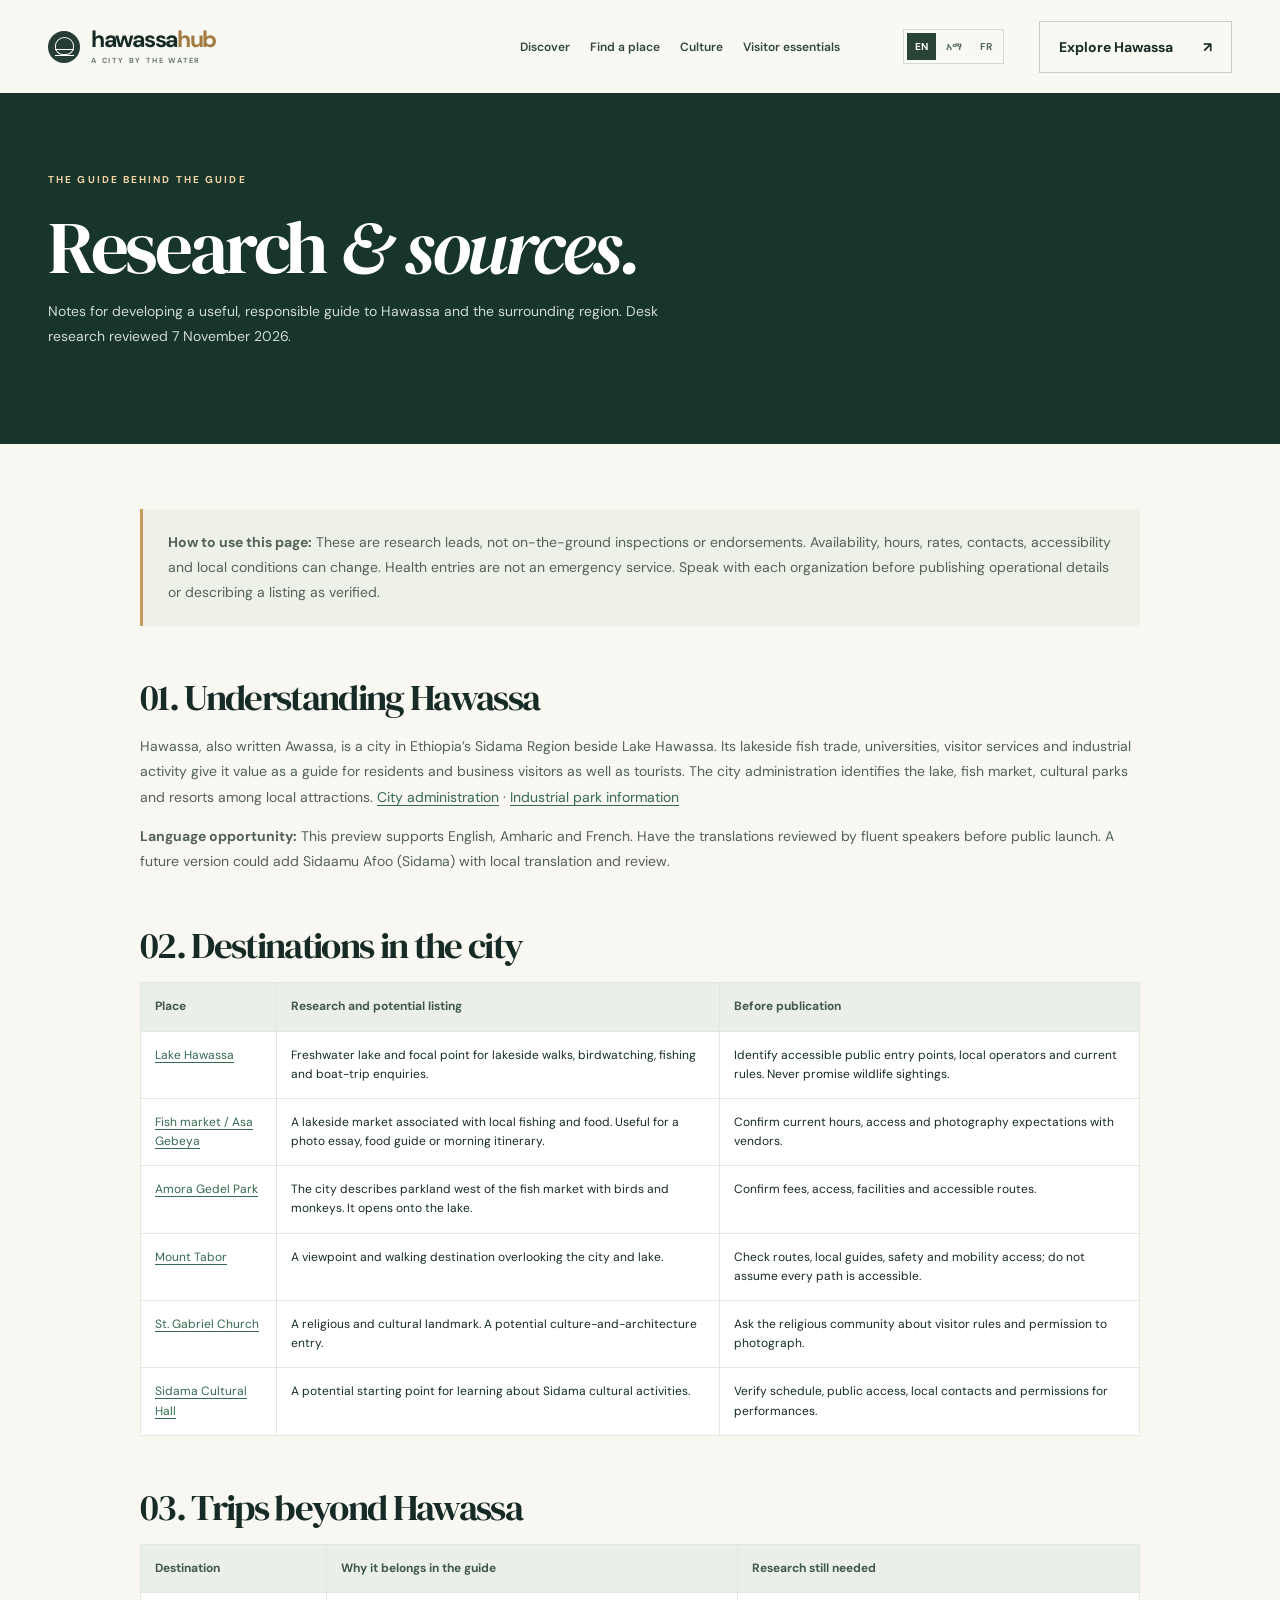
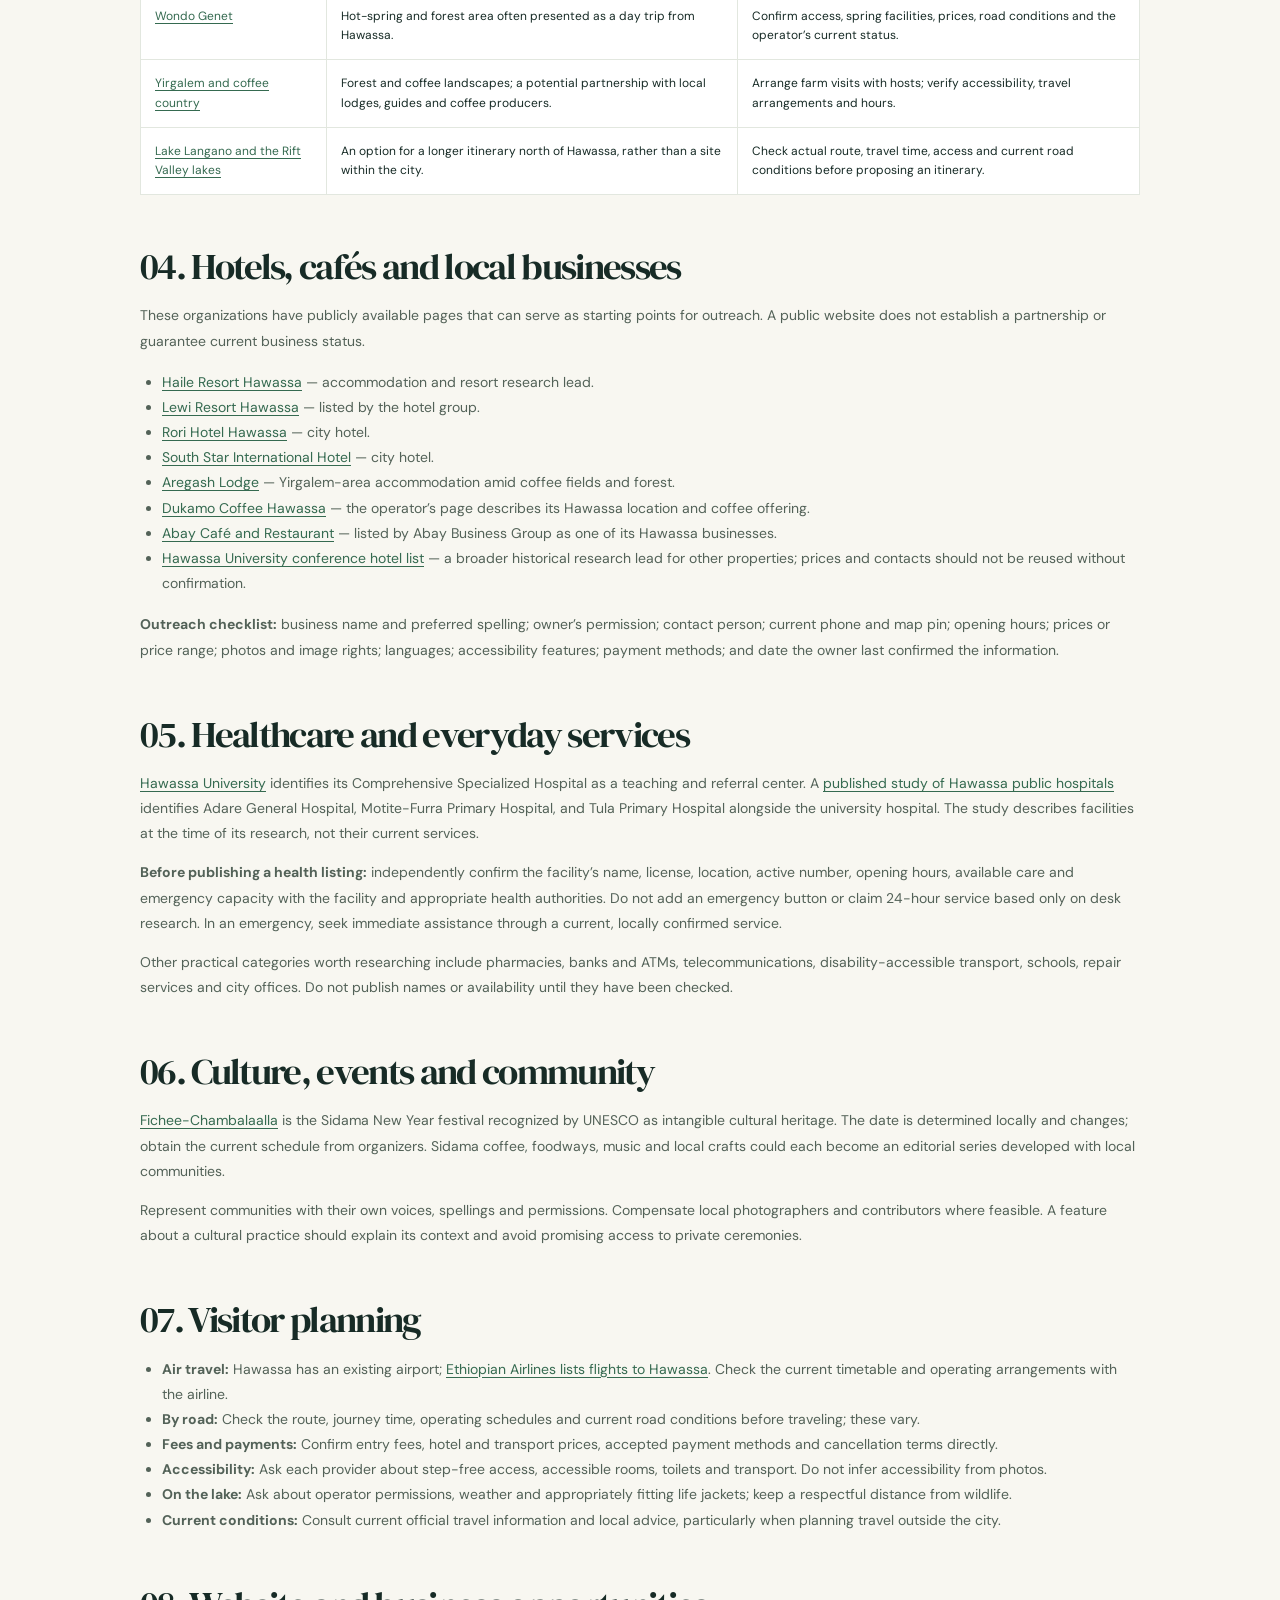
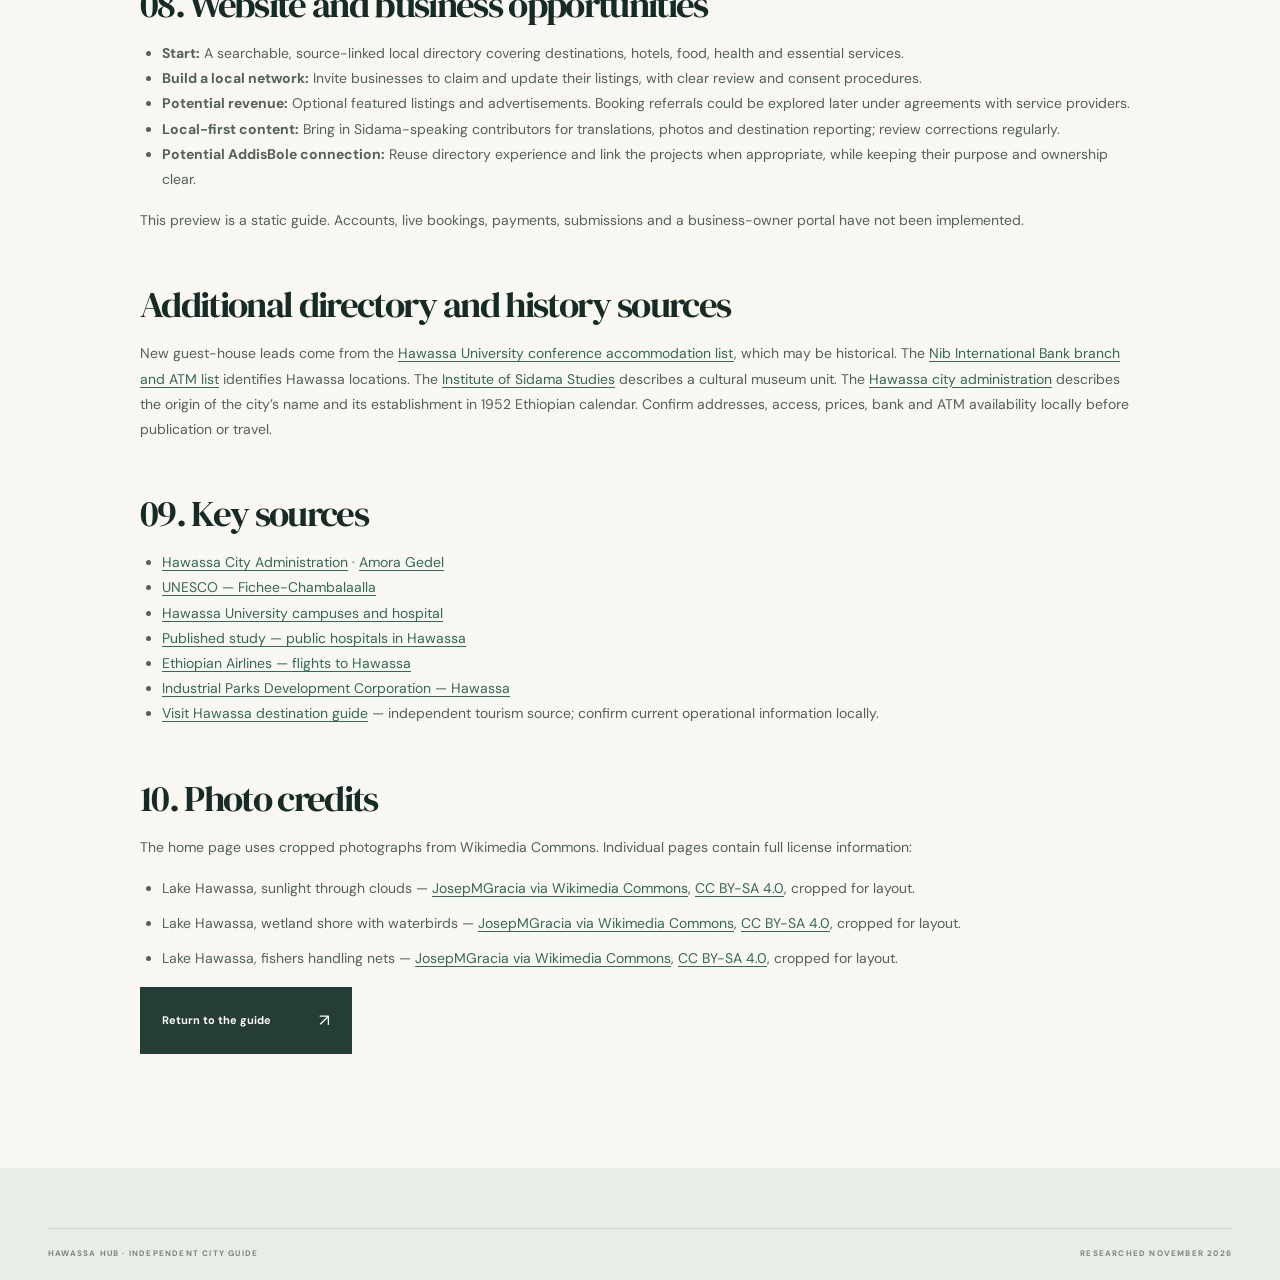
==== research.html @ 5e93ece1 "Add files via upload" ====
<!doctype html><html lang="en"><head><meta charset="utf-8"><meta name="viewport" content="width=device-width, initial-scale=1"><meta name="description" content="Research notes and source links for a Hawassa city guide."><title>Research &amp; sources — Hawassa Hub</title><link rel="preconnect" href="https://fonts.googleapis.com"><link rel="preconnect" href="https://fonts.gstatic.com" crossorigin><link href="https://fonts.googleapis.com/css2?family=DM+Sans:wght@400;500;600;700&family=DM+Serif+Display:ital@0;1&family=Noto+Sans+Ethiopic:wght@400;600;700&display=swap" rel="stylesheet"><link rel="stylesheet" href="styles.css"></head><body data-page="research"><a class="skip" href="#research" data-i18n="skipResearch">Skip to research</a>
<header class="header"><a class="brand" href="index.html"><span class="brand-mark"><span></span></span><span>hawassa<span class="brand-hub">hub</span><small data-i18n="brandTag">A CITY BY THE WATER</small></span></a><nav class="desktop-nav" aria-label="Main navigation" data-i18n-aria="ariaMainNav"><a href="index.html#discover" data-i18n="navDiscover">Discover</a><a href="index.html#directory" data-i18n="navDirectory">Find a place</a><a href="index.html#culture" data-i18n="navCulture">Culture</a><a href="index.html#essentials" data-i18n="navEssentials">Visitor essentials</a></nav><div class="language-switch" role="group" aria-label="Language / ቋንቋ / Langue"><button type="button" data-language="en" aria-pressed="true">EN</button><button type="button" data-language="am" aria-pressed="false">አማ</button><button type="button" data-language="fr" aria-pressed="false">FR</button></div><a class="header-button" href="index.html#directory"><span data-i18n="exploreHawassa">Explore Hawassa</span> <span>↗</span></a><a class="menu-toggle" style="text-align:center;line-height:42px;font-size:18px" href="index.html" aria-label="Return to home">←</a></header>
<main id="research"><section class="research-hero"><div class="wrap"><p class="eyebrow light" data-i18n="researchHeroEyebrow">THE GUIDE BEHIND THE GUIDE</p><h1 data-i18n-html="researchHeroTitle">Research <em>&amp; sources.</em></h1><p data-i18n="researchHeroBody">Notes for developing a useful, responsible guide to Hawassa and the surrounding region. Desk research reviewed 7 November 2026.</p></div></section>
<article class="wrap research-main" data-lang-block="en" lang="en">
<div class="notice"><p><strong>How to use this page:</strong> These are research leads, not on-the-ground inspections or endorsements. Availability, hours, rates, contacts, accessibility and local conditions can change. Health entries are not an emergency service. Speak with each organization before publishing operational details or describing a listing as verified.</p></div>
<h2>01. Understanding Hawassa</h2><p>Hawassa, also written Awassa, is a city in Ethiopia’s Sidama Region beside Lake Hawassa. Its lakeside fish trade, universities, visitor services and industrial activity give it value as a guide for residents and business visitors as well as tourists. The city administration identifies the lake, fish market, cultural parks and resorts among local attractions. <a href="https://www.hawassa.gov.et/en">City administration</a> · <a href="https://ipdc.gov.et/service/parks/9/">Industrial park information</a></p>
<p><strong>Language opportunity:</strong> This preview supports English, Amharic and French. Have the translations reviewed by fluent speakers before public launch. A future version could add Sidaamu Afoo (Sidama) with local translation and review.</p>
<h2>02. Destinations in the city</h2><div class="table-wrap"><table class="research-table"><thead><tr><th>Place</th><th>Research and potential listing</th><th>Before publication</th></tr></thead><tbody>
<tr><td><a href="https://www.hawassa.gov.et/en">Lake Hawassa</a></td><td>Freshwater lake and focal point for lakeside walks, birdwatching, fishing and boat-trip enquiries.</td><td>Identify accessible public entry points, local operators and current rules. Never promise wildlife sightings.</td></tr>
<tr><td><a href="https://visithawassa.et/destination/">Fish market / Asa Gebeya</a></td><td>A lakeside market associated with local fishing and food. Useful for a photo essay, food guide or morning itinerary.</td><td>Confirm current hours, access and photography expectations with vendors.</td></tr>
<tr><td><a href="https://hawassa.gov.et/en/landmarks/amora-gedel">Amora Gedel Park</a></td><td>The city describes parkland west of the fish market with birds and monkeys. It opens onto the lake.</td><td>Confirm fees, access, facilities and accessible routes.</td></tr>
<tr><td><a href="https://visithawassa.et/destination/">Mount Tabor</a></td><td>A viewpoint and walking destination overlooking the city and lake.</td><td>Check routes, local guides, safety and mobility access; do not assume every path is accessible.</td></tr>
<tr><td><a href="https://visithawassa.et/">St. Gabriel Church</a></td><td>A religious and cultural landmark. A potential culture-and-architecture entry.</td><td>Ask the religious community about visitor rules and permission to photograph.</td></tr>
<tr><td><a href="https://visithawassa.et/destination/">Sidama Cultural Hall</a></td><td>A potential starting point for learning about Sidama cultural activities.</td><td>Verify schedule, public access, local contacts and permissions for performances.</td></tr></tbody></table></div>
<h2>03. Trips beyond Hawassa</h2><div class="table-wrap"><table class="research-table"><thead><tr><th>Destination</th><th>Why it belongs in the guide</th><th>Research still needed</th></tr></thead><tbody>
<tr><td><a href="https://visithawassa.et/destination/">Wondo Genet</a></td><td>Hot-spring and forest area often presented as a day trip from Hawassa.</td><td>Confirm access, spring facilities, prices, road conditions and the operator’s current status.</td></tr>
<tr><td><a href="https://www.aregashlodge.com/">Yirgalem and coffee country</a></td><td>Forest and coffee landscapes; a potential partnership with local lodges, guides and coffee producers.</td><td>Arrange farm visits with hosts; verify accessibility, travel arrangements and hours.</td></tr>
<tr><td><a href="https://ethiopianinfo.com/hawassa/">Lake Langano and the Rift Valley lakes</a></td><td>An option for a longer itinerary north of Hawassa, rather than a site within the city.</td><td>Check actual route, travel time, access and current road conditions before proposing an itinerary.</td></tr></tbody></table></div>
<h2>04. Hotels, cafés and local businesses</h2><p>These organizations have publicly available pages that can serve as starting points for outreach. A public website does not establish a partnership or guarantee current business status.</p>
<ul><li><a href="https://hailehotelsandresorts.com/about-us">Haile Resort Hawassa</a> — accommodation and resort research lead.</li><li><a href="https://lewihotelsandresort.com/">Lewi Resort Hawassa</a> — listed by the hotel group.</li><li><a href="https://rorihotel.com/">Rori Hotel Hawassa</a> — city hotel.</li><li><a href="https://southstarinternationalhotel.com/">South Star International Hotel</a> — city hotel.</li><li><a href="https://www.aregashlodge.com/">Aregash Lodge</a> — Yirgalem-area accommodation amid coffee fields and forest.</li><li><a href="https://dukamocoffee.com/locations/hawassa">Dukamo Coffee Hawassa</a> — the operator’s page describes its Hawassa location and coffee offering.</li><li><a href="https://www.abaybusiness.com/">Abay Café and Restaurant</a> — listed by Abay Business Group as one of its Hawassa businesses.</li><li><a href="https://ices22.hu.edu.et/hotels">Hawassa University conference hotel list</a> — a broader historical research lead for other properties; prices and contacts should not be reused without confirmation.</li></ul>
<p><strong>Outreach checklist:</strong> business name and preferred spelling; owner’s permission; contact person; current phone and map pin; opening hours; prices or price range; photos and image rights; languages; accessibility features; payment methods; and date the owner last confirmed the information.</p>
<h2>05. Healthcare and everyday services</h2><p><a href="https://www.hu.edu.et/all-campuses">Hawassa University</a> identifies its Comprehensive Specialized Hospital as a teaching and referral center. A <a href="https://pmc.ncbi.nlm.nih.gov/articles/PMC11176806/">published study of Hawassa public hospitals</a> identifies Adare General Hospital, Motite-Furra Primary Hospital, and Tula Primary Hospital alongside the university hospital. The study describes facilities at the time of its research, not their current services.</p><p><strong>Before publishing a health listing:</strong> independently confirm the facility’s name, license, location, active number, opening hours, available care and emergency capacity with the facility and appropriate health authorities. Do not add an emergency button or claim 24-hour service based only on desk research. In an emergency, seek immediate assistance through a current, locally confirmed service.</p>
<p>Other practical categories worth researching include pharmacies, banks and ATMs, telecommunications, disability-accessible transport, schools, repair services and city offices. Do not publish names or availability until they have been checked.</p>
<h2>06. Culture, events and community</h2><p><a href="https://ich.unesco.org/en/RL/fichee-chambalaalla-new-year-festival-of-the-sidama-people-01054">Fichee-Chambalaalla</a> is the Sidama New Year festival recognized by UNESCO as intangible cultural heritage. The date is determined locally and changes; obtain the current schedule from organizers. Sidama coffee, foodways, music and local crafts could each become an editorial series developed with local communities.</p><p>Represent communities with their own voices, spellings and permissions. Compensate local photographers and contributors where feasible. A feature about a cultural practice should explain its context and avoid promising access to private ceremonies.</p>
<h2 data-anchor="visit">07. Visitor planning</h2><ul><li><strong>Air travel:</strong> Hawassa has an existing airport; <a href="https://www.ethiopianairlines.com/en-us/flights-to-hawassa">Ethiopian Airlines lists flights to Hawassa</a>. Check the current timetable and operating arrangements with the airline.</li><li><strong>By road:</strong> Check the route, journey time, operating schedules and current road conditions before traveling; these vary.</li><li><strong>Fees and payments:</strong> Confirm entry fees, hotel and transport prices, accepted payment methods and cancellation terms directly.</li><li><strong>Accessibility:</strong> Ask each provider about step-free access, accessible rooms, toilets and transport. Do not infer accessibility from photos.</li><li><strong>On the lake:</strong> Ask about operator permissions, weather and appropriately fitting life jackets; keep a respectful distance from wildlife.</li><li><strong>Current conditions:</strong> Consult current official travel information and local advice, particularly when planning travel outside the city.</li></ul>
<h2>08. Website and business opportunities</h2><ul><li><strong>Start:</strong> A searchable, source-linked local directory covering destinations, hotels, food, health and essential services.</li><li><strong>Build a local network:</strong> Invite businesses to claim and update their listings, with clear review and consent procedures.</li><li><strong>Potential revenue:</strong> Optional featured listings and advertisements. Booking referrals could be explored later under agreements with service providers.</li><li><strong>Local-first content:</strong> Bring in Sidama-speaking contributors for translations, photos and destination reporting; review corrections regularly.</li><li><strong>Potential AddisBole connection:</strong> Reuse directory experience and link the projects when appropriate, while keeping their purpose and ownership clear.</li></ul><p>This preview is a static guide. Accounts, live bookings, payments, submissions and a business-owner portal have not been implemented.</p>
<h2>Additional directory and history sources</h2><p>New guest-house leads come from the <a href="https://ices22.hu.edu.et/hotels">Hawassa University conference accommodation list</a>, which may be historical. The <a href="https://www.nibbanksc.com/branch-atms-pos/">Nib International Bank branch and ATM list</a> identifies Hawassa locations. The <a href="https://iss.hu.edu.et/background">Institute of Sidama Studies</a> describes a cultural museum unit. The <a href="https://hawassa.gov.et/en/city/history">Hawassa city administration</a> describes the origin of the city’s name and its establishment in 1952 Ethiopian calendar. Confirm addresses, access, prices, bank and ATM availability locally before publication or travel.</p><h2>09. Key sources</h2><ul><li><a href="https://www.hawassa.gov.et/en">Hawassa City Administration</a> · <a href="https://hawassa.gov.et/en/landmarks/amora-gedel">Amora Gedel</a></li><li><a href="https://ich.unesco.org/en/RL/fichee-chambalaalla-new-year-festival-of-the-sidama-people-01054">UNESCO — Fichee-Chambalaalla</a></li><li><a href="https://www.hu.edu.et/all-campuses">Hawassa University campuses and hospital</a></li><li><a href="https://pmc.ncbi.nlm.nih.gov/articles/PMC11176806/">Published study — public hospitals in Hawassa</a></li><li><a href="https://www.ethiopianairlines.com/en-us/flights-to-hawassa">Ethiopian Airlines — flights to Hawassa</a></li><li><a href="https://ipdc.gov.et/service/parks/9/">Industrial Parks Development Corporation — Hawassa</a></li><li><a href="https://visithawassa.et/destination/">Visit Hawassa destination guide</a> — independent tourism source; confirm current operational information locally.</li></ul>
<h2 data-anchor="photo-credits">10. Photo credits</h2><p>The home page uses cropped photographs from Wikimedia Commons. Individual pages contain full license information:</p><ul class="credits-list"><li>Lake Hawassa, sunlight through clouds — <a href="https://commons.wikimedia.org/wiki/File:Lake_Hawassa_-_Sunlight_breaking_through_clouds_over_the_lake,_Ethiopia.jpg">JosepMGracia via Wikimedia Commons</a>, <a href="https://creativecommons.org/licenses/by-sa/4.0/">CC BY-SA 4.0</a>, cropped for layout.</li><li>Lake Hawassa, wetland shore with waterbirds — <a href="https://commons.wikimedia.org/wiki/File:Lake_Hawassa_-_Wetland_shore_with_waterbirds,_Ethiopia.jpg">JosepMGracia via Wikimedia Commons</a>, <a href="https://creativecommons.org/licenses/by-sa/4.0/">CC BY-SA 4.0</a>, cropped for layout.</li><li>Lake Hawassa, fishers handling nets — <a href="https://commons.wikimedia.org/wiki/File:Lake_Hawassa_-_Fishermen_handling_nets_beside_their_boats,_Ethiopia.jpg">JosepMGracia via Wikimedia Commons</a>, <a href="https://creativecommons.org/licenses/by-sa/4.0/">CC BY-SA 4.0</a>, cropped for layout.</li></ul>
<p><a class="button button-dark" href="index.html#directory">Return to the guide <span>↗</span></a></p></article><article class="wrap research-main" data-lang-block="am" lang="am" hidden>
<div class="notice"><p><strong>ይህን ገጽ እንዴት መጠቀም ይቻላል?</strong> መረጃው ለተጨማሪ ጥናት መነሻ ነው፤ በቦታው ተገኝቶ የተደረገ ምርመራ ወይም የተረጋገጠ ምክረ ሐሳብ አይደለም። ሰዓት፣ ዋጋ፣ አድራሻ፣ ተደራሽነትና አገልግሎቶች ሊለወጡ ስለሚችሉ በቀጥታ ያረጋግጡ። የጤና ዝርዝሩ የአደጋ ጊዜ አገልግሎት አይደለም።</p></div>
<h2>01. ስለ ሐዋሳ</h2><p>ሐዋሳ በኢትዮጵያ የሲዳማ ክልል፣ በሐዋሳ ሐይቅ አጠገብ የምትገኝ ከተማ ናት። የዓሣ ገበያዋ፣ የትምህርት ተቋማቷ፣ የቱሪዝም አገልግሎቶቿና የኢንዱስትሪ እንቅስቃሴዋ ለነዋሪዎች፣ ለጎብኚዎችና ለንግድ ተጓዦች ጠቃሚ ናቸው። <a href="https://www.hawassa.gov.et/en">የከተማው አስተዳደር</a> · <a href="https://ipdc.gov.et/service/parks/9/">የኢንዱስትሪ ፓርኩ መረጃ</a></p><p><strong>ቋንቋ፦</strong> ወደፊት ሲዳሙ አፎን ጨምሮ ከአካባቢው ተርጓሚዎች ጋር መሥራት ይቻላል። ይህ እትም በእንግሊዝኛ፣ በአማርኛና በፈረንሳይኛ ቀርቧል፤ ትርጉሞች ከህዝብ ህትመት በፊት በቋንቋ ተናጋሪዎች መገምገም አለባቸው።</p>
<h2>02. በከተማዋ የሚገኙ መዳረሻዎች</h2><ul><li><a href="https://www.hawassa.gov.et/en">ሐዋሳ ሐይቅ</a>፦ የሐይቁ ዳርቻ፣ ወፎችና የጀልባ ጉዞ መረጃ። የመግቢያ ቦታዎችና የጀልባ አገልግሎቶች በአካባቢው ይረጋገጡ።</li><li><a href="https://visithawassa.et/destination/">የዓሣ ገበያ</a>፦ የዓሣ ግብይትንና የአካባቢ ምግብን ለማወቅ። የመክፈቻ ሰዓትና የፎቶ ፈቃድ ይረጋገጥ።</li><li><a href="https://hawassa.gov.et/en/landmarks/amora-gedel">አሞራ ገደል ፓርክ</a>፦ ከዓሣ ገበያው በምዕራብ የሚገኝ አረንጓዴ ሥፍራ። የመግቢያ ክፍያና ተደራሽነት ይረጋገጡ።</li><li><a href="https://visithawassa.et/destination/">የታቦር ተራራ</a>፦ የከተማዋንና የሐይቁን እይታ የሚያሳይ ቦታ። የመንገድ ደህንነትና ተደራሽነት ይረጋገጡ።</li><li><a href="https://visithawassa.et/">ቅዱስ ገብርኤል ቤተ ክርስቲያን</a> እና <a href="https://visithawassa.et/destination/">የሲዳማ ባህል አዳራሽ</a>፦ የጉብኝትና የፎቶ ሕጎችን ከሚመለከታቸው ተቋማት ይጠይቁ።</li></ul>
<h2>03. ከሐዋሳ ውጭ የሚደረጉ ጉዞዎች</h2><ul><li><a href="https://visithawassa.et/destination/">ወንዶ ገነት</a>፦ በደንና በፍል ውሃ የሚታወቅ አካባቢ። የመግቢያና የአገልግሎት ሁኔታውን ያረጋግጡ።</li><li><a href="https://www.aregashlodge.com/">ይርጋለምና የቡና አካባቢ</a>፦ የቡና ማሳዎችና ደኖች፤ ከአካባቢው አስተናጋጆች ጋር ጉብኝት ያዘጋጁ።</li><li><a href="https://ethiopianinfo.com/hawassa/">ላንጋኖ ሐይቅ</a>፦ ለረዘም ያለ የስምጥ ሸለቆ ጉዞ አማራጭ። መስመሩንና የጉዞ ሁኔታን አስቀድመው ያረጋግጡ።</li></ul>
<h2>04. ሆቴሎች፣ ካፌዎችና ንግዶች</h2><p>የሚከተሉት ለተጨማሪ ጥናትና የንግድ ግንኙነት መነሻ ናቸው፤ በድረ ገጽ መጠቀሳቸው ሽርክና ወይም ወቅታዊ አገልግሎት መኖሩን አያረጋግጥም።</p><ul><li><a href="https://hailehotelsandresorts.com/about-us">ኃይሌ ሪዞርት ሐዋሳ</a></li><li><a href="https://lewihotelsandresort.com/">ሌዊ ሪዞርት ሐዋሳ</a></li><li><a href="https://rorihotel.com/">ሮሪ ሆቴል</a></li><li><a href="https://southstarinternationalhotel.com/">ሳውዝ ስታር ኢንተርናሽናል ሆቴል</a></li><li><a href="https://www.aregashlodge.com/">አረጋሽ ሎጅ</a>፣ ይርጋለም</li><li><a href="https://dukamocoffee.com/locations/hawassa">ዱካሞ ቡና ሐዋሳ</a></li><li><a href="https://www.abaybusiness.com/">አባይ ካፌና ሬስቶራንት</a></li><li><a href="https://ices22.hu.edu.et/hotels">የሐዋሳ ዩኒቨርሲቲ የቀድሞ የሆቴል ዝርዝር</a>፦ ለተጨማሪ ፍለጋ መነሻ፤ ዋጋና አድራሻዎችን እንደገና ያረጋግጡ።</li></ul><p><strong>ከንግድ ባለቤቶች የሚሰበሰብ፦</strong> ትክክለኛ ስም፣ ፈቃድ፣ ስልክ፣ ካርታ፣ የሥራ ሰዓት፣ ዋጋ፣ የፎቶ መብት፣ ቋንቋ፣ ተደራሽነት፣ የክፍያ ዘዴና መረጃው የተረጋገጠበት ቀን።</p>
<h2>05. ጤናና የዕለት ተዕለት አገልግሎቶች</h2><p><a href="https://www.hu.edu.et/all-campuses">የሐዋሳ ዩኒቨርሲቲ</a> ሆስፒታሉን የማስተማሪያና የሪፈራል ተቋም እንደሆነ ይገልጻል። <a href="https://pmc.ncbi.nlm.nih.gov/articles/PMC11176806/">በታተመ ጥናት</a> አዳሬ፣ ሞቲቴ-ፉራና ቱላ ሆስፒታሎችም ተጠቅሰዋል። ጥናቱ ያሳየው በጥናቱ ጊዜ የነበረውን ሁኔታ ነው።</p><p>የጤና ተቋም ከመታተሙ በፊት ስም፣ ፈቃድ፣ ቦታ፣ የሚሰራ ስልክ፣ ሰዓትና የአደጋ ጊዜ አገልግሎት በተቋሙና በሚመለከታቸው ባለሥልጣናት ይረጋገጥ። የ24 ሰዓት አገልግሎት ያለ ማረጋገጫ አይገለጽ። ፋርማሲ፣ ባንክ፣ ተደራሽ ትራንስፖርት፣ ትምህርትና የከተማ ቢሮዎች ለወደፊት ጥናት ጠቃሚ ምድቦች ናቸው።</p>
<h2>06. ባህልና ማኅበረሰብ</h2><p><a href="https://ich.unesco.org/en/RL/fichee-chambalaalla-new-year-festival-of-the-sidama-people-01054">ፊቼ-ጨምበላላ</a> በዩኔስኮ የተመዘገበ የሲዳማ አዲስ ዓመት በዓል ነው። ቀኑ በአካባቢው ይወሰናል፤ የዘንድሮውን መርሐ ግብር ከአዘጋጆች ይጠይቁ። የሲዳማ ቡና፣ ምግብ፣ ሙዚቃና የእጅ ጥበብ ከማኅበረሰቡ ጋር በመሆን ሊቀርቡ ይችላሉ። ሰዎችን ለመቅረጽና የግል ሥነ ሥርዓቶችን ለመጎብኘት ፈቃድ ይጠይቁ።</p>
<h2 data-anchor="visit">07. የጉዞ ዝግጅት</h2><ul><li><strong>በአየር፦</strong> ሐዋሳ ነባር አየር ማረፊያ አላት፤ <a href="https://www.ethiopianairlines.com/en-us/flights-to-hawassa">የአየር መንገዱን</a> ወቅታዊ ሰዓታት ያረጋግጡ።</li><li><strong>በመንገድ፦</strong> መስመርን፣ የጉዞ ጊዜንና የመንገድ ሁኔታን ቀድመው ያጣሩ።</li><li><strong>ዋጋና ክፍያ፦</strong> ክፍያ፣ የሆቴል ዋጋና የስረዛ ሕጎችን ከአቅራቢዎች ያረጋግጡ።</li><li><strong>ተደራሽነት፦</strong> ደረጃ የሌለውን መግቢያ፣ የመጸዳጃ ቤትን፣ ክፍሎችንና ትራንስፖርትን በቀጥታ ይጠይቁ።</li><li><strong>በሐይቁ ላይ፦</strong> ስለ የደህንነት ልብስ፣ አየር ሁኔታና የአገልግሎት ፈቃድ ይጠይቁ፤ ከዱር እንስሳት በርቀት ይቆዩ።</li></ul>
<h2>08. የድረ ገጹና የንግድ አጋጣሚዎች</h2><p>በሚፈለግ የአካባቢ ዝርዝር መጀመር፣ የንግድ ባለቤቶች መረጃቸውን እንዲያረጋግጡ መጋበዝ፣ ተከፋይ የሚሆኑ የተለዩ ማስታወቂያዎችን መሞከር፣ የአካባቢ ተርጓሚዎችንና ፎቶግራፈሮችን ማሳተፍ፣ እንዲሁም ወደፊት ከአዲስቦሌ ጋር ማገናኘት ይቻላል። የማስያዣ ሽርክናዎች በኋላ በስምምነት ሊመረመሩ ይችላሉ።</p><p>በዚህ እትም መለያ መፍጠር፣ ቀጥታ ማስያዣ፣ ክፍያና የንግድ ባለቤት ፖርታል ገና አልተገነቡም።</p>
<h2>ተጨማሪ የማውጫና የታሪክ ምንጮች</h2><p>የጌስት ሀውስ መረጃዎች ከ<a href="https://ices22.hu.edu.et/hotels">ሐዋሳ ዩኒቨርሲቲ የማረፊያ ዝርዝር</a> የተወሰዱ ሲሆን ያረጁ ሊሆኑ ይችላሉ። <a href="https://www.nibbanksc.com/branch-atms-pos/">የንብ ባንክ የቅርንጫፍና ATM ዝርዝር</a> በሐዋሳ የሚገኙ ቦታዎችን ያሳያል። <a href="https://iss.hu.edu.et/background">የሲዳማ ጥናት ተቋም</a> የባህል ሙዚየም ክፍልን ይገልጻል። <a href="https://hawassa.gov.et/en/city/history">የሐዋሳ ከተማ አስተዳደር</a> የስሙን ምንጭና የ1952 ዓ.ም. መመስረትን ይገልጻል። አድራሻ፣ መግቢያና የATM አገልግሎት በቦታው ይረጋገጡ።</p><h2>09. ዋና ምንጮች</h2><ul><li><a href="https://www.hawassa.gov.et/en">የሐዋሳ ከተማ አስተዳደር</a> · <a href="https://hawassa.gov.et/en/landmarks/amora-gedel">አሞራ ገደል</a></li><li><a href="https://ich.unesco.org/en/RL/fichee-chambalaalla-new-year-festival-of-the-sidama-people-01054">ዩኔስኮ፦ ፊቼ-ጨምበላላ</a></li><li><a href="https://www.hu.edu.et/all-campuses">የሐዋሳ ዩኒቨርሲቲ</a> · <a href="https://pmc.ncbi.nlm.nih.gov/articles/PMC11176806/">የጤና ተቋማት ጥናት</a></li><li><a href="https://www.ethiopianairlines.com/en-us/flights-to-hawassa">ኢትዮጵያ አየር መንገድ</a> · <a href="https://ipdc.gov.et/service/parks/9/">የኢንዱስትሪ ፓርኮች ልማት ኮርፖሬሽን</a></li><li><a href="https://visithawassa.et/destination/">ቪዚት ሐዋሳ</a>፦ ገለልተኛ የቱሪዝም ምንጭ፤ ወቅታዊ አገልግሎቶችን ያረጋግጡ።</li></ul>
<h2 data-anchor="photo-credits">10. የፎቶ ምንጮች</h2><p>በመነሻ ገጹ የተጠቀሙት ፎቶዎች ከዊኪሚዲያ ኮመንስ ናቸው፤ ለገጹ አቀማመጥ ተከርክመዋል። ፎቶግራፈር፦ JosepMGracia፤ ፈቃድ፦ <a href="https://creativecommons.org/licenses/by-sa/4.0/">CC BY-SA 4.0</a>።</p><ul><li><a href="https://commons.wikimedia.org/wiki/File:Lake_Hawassa_-_Sunlight_breaking_through_clouds_over_the_lake,_Ethiopia.jpg">ፀሐይ በሐዋሳ ሐይቅ ላይ</a></li><li><a href="https://commons.wikimedia.org/wiki/File:Lake_Hawassa_-_Wetland_shore_with_waterbirds,_Ethiopia.jpg">የሐይቁ ዳርቻና ወፎች</a></li><li><a href="https://commons.wikimedia.org/wiki/File:Lake_Hawassa_-_Fishermen_handling_nets_beside_their_boats,_Ethiopia.jpg">ዓሣ አጥማጆችና ጀልባዎቻቸው</a></li></ul><p><a class="button button-dark" href="index.html#directory">ወደ መመሪያው ይመለሱ <span>↗</span></a></p></article>
<article class="wrap research-main" data-lang-block="fr" lang="fr" hidden>
<div class="notice"><p><strong>Comment utiliser cette page :</strong> ces informations sont des pistes documentaires, pas des inspections sur place ni des recommandations. Les horaires, tarifs, coordonnées, conditions d’accès et services peuvent changer : vérifiez-les directement. La rubrique santé ne constitue pas un service d’urgence.</p></div>
<h2>01. Comprendre Hawassa</h2><p>Hawassa, également orthographiée Awassa, est une ville de la région Sidama en Éthiopie, située au bord du lac Hawassa. Son marché aux poissons, ses établissements d’enseignement, ses services touristiques et ses activités industrielles intéressent aussi bien les habitants que les visiteurs et les voyageurs d’affaires. <a href="https://www.hawassa.gov.et/en">Administration de la ville</a> · <a href="https://ipdc.gov.et/service/parks/9/">Informations sur le parc industriel</a></p><p><strong>Langues :</strong> une future version pourrait inclure le sidaamu afoo, avec l’aide de traducteurs locaux. Cette version propose l’anglais, l’amharique et le français ; les traductions doivent être relues par des locuteurs avant toute publication publique.</p>
<h2>02. À découvrir dans la ville</h2><ul><li><a href="https://www.hawassa.gov.et/en">Lac Hawassa</a> : promenades au bord de l’eau, oiseaux et renseignements sur les sorties en bateau. Vérifiez les points d’accès et les opérateurs localement.</li><li><a href="https://visithawassa.et/destination/">Marché aux poissons</a> : commerce du poisson et culture culinaire locale. Confirmez les horaires et demandez la permission avant de photographier.</li><li><a href="https://hawassa.gov.et/en/landmarks/amora-gedel">Parc Amora Gedel</a> : espace vert à l’ouest du marché. Vérifiez les frais d’entrée et l’accessibilité.</li><li><a href="https://visithawassa.et/destination/">Mont Tabor</a> : point de vue sur la ville et le lac. Vérifiez les itinéraires et leur accessibilité.</li><li><a href="https://visithawassa.et/">Église Saint-Gabriel</a> et <a href="https://visithawassa.et/destination/">centre culturel sidama</a> : renseignez-vous auprès des responsables sur les visites et les photographies.</li></ul>
<h2>03. Excursions autour de Hawassa</h2><ul><li><a href="https://visithawassa.et/destination/">Wondo Genet</a> : région connue pour ses forêts et ses sources chaudes. Confirmez l’accès et les services disponibles.</li><li><a href="https://www.aregashlodge.com/">Yirgalem et la région du café</a> : paysages de café et de forêt. Organisez toute visite avec des hôtes locaux.</li><li><a href="https://ethiopianinfo.com/hawassa/">Lac Langano</a> : étape possible lors d’un voyage plus long dans la vallée du Rift. Vérifiez l’itinéraire et l’état des routes.</li></ul>
<h2>04. Hôtels, cafés et commerces</h2><p>Ces établissements sont des points de départ pour la recherche et les prises de contact. Leur présence sur Internet ne confirme ni un partenariat ni leur situation actuelle.</p><ul><li><a href="https://hailehotelsandresorts.com/about-us">Haile Resort Hawassa</a></li><li><a href="https://lewihotelsandresort.com/">Lewi Resort Hawassa</a></li><li><a href="https://rorihotel.com/">Rori Hotel</a></li><li><a href="https://southstarinternationalhotel.com/">South Star International Hotel</a></li><li><a href="https://www.aregashlodge.com/">Aregash Lodge</a>, près de Yirgalem</li><li><a href="https://dukamocoffee.com/locations/hawassa">Dukamo Coffee Hawassa</a></li><li><a href="https://www.abaybusiness.com/">Abay Café et Restaurant</a></li><li><a href="https://ices22.hu.edu.et/hotels">Liste historique d’hôtels de l’université de Hawassa</a> : piste complémentaire ; vérifier de nouveau les tarifs et coordonnées.</li></ul><p><strong>À recueillir auprès des propriétaires :</strong> nom exact, autorisation, contact, téléphone, emplacement, horaires, prix, droits sur les photos, langues, accessibilité, moyens de paiement et date de confirmation.</p>
<h2>05. Santé et services du quotidien</h2><p>L’<a href="https://www.hu.edu.et/all-campuses">université de Hawassa</a> présente son hôpital spécialisé comme un centre de référence et de formation. Une <a href="https://pmc.ncbi.nlm.nih.gov/articles/PMC11176806/">étude publiée</a> mentionne également les hôpitaux Adare, Motite-Furra et Tula. Cette étude décrit la situation au moment de la recherche.</p><p>Avant publication, vérifiez auprès de chaque établissement et des autorités compétentes son nom, son autorisation, sa localisation, son numéro actif, ses horaires, ses soins et sa capacité d’urgence. N’affirmez pas qu’un service fonctionne 24 h sur 24 sans vérification. Les pharmacies, banques, transports accessibles, écoles et bureaux municipaux sont d’autres catégories à étudier.</p>
<h2>06. Culture et communauté</h2><p><a href="https://ich.unesco.org/en/RL/fichee-chambalaalla-new-year-festival-of-the-sidama-people-01054">Fichee-Chambalaalla</a> est le Nouvel An du peuple sidama, inscrit au patrimoine culturel immatériel de l’UNESCO. Sa date est déterminée localement : contactez les organisateurs pour le programme actuel. Le café, la cuisine, la musique et l’artisanat sidama peuvent faire l’objet de contenus préparés avec les communautés. Demandez l’autorisation avant de photographier ou de visiter des cérémonies privées.</p>
<h2 data-anchor="visit">07. Préparer sa visite</h2><ul><li><strong>En avion :</strong> Hawassa possède déjà un aéroport ; vérifiez les horaires auprès d’<a href="https://www.ethiopianairlines.com/en-us/flights-to-hawassa">Ethiopian Airlines</a>.</li><li><strong>Par la route :</strong> vérifiez l’itinéraire, la durée et les conditions routières.</li><li><strong>Prix et paiements :</strong> confirmez directement les frais, tarifs et conditions d’annulation.</li><li><strong>Accessibilité :</strong> demandez des précisions sur les entrées sans marches, chambres, toilettes et transports.</li><li><strong>Sur le lac :</strong> renseignez-vous sur les gilets adaptés, la météo et les autorisations des opérateurs ; gardez vos distances avec les animaux sauvages.</li></ul>
<h2>08. Possibilités pour le site et l’entreprise</h2><p>Commencer par un annuaire local consultable, inviter les entreprises à confirmer leurs fiches, proposer ensuite des annonces ou mises en avant payantes, travailler avec des traducteurs et photographes locaux et envisager un lien futur avec AddisBole. Des partenariats de réservation pourraient être étudiés plus tard avec les prestataires.</p><p>Cette version ne comprend pas encore de comptes, réservations en direct, paiements ni portail pour les propriétaires de commerces.</p>
<h2>Sources complémentaires : annuaire et histoire</h2><p>Les maisons d’hôtes proviennent de la <a href="https://ices22.hu.edu.et/hotels">liste d’hébergements de l’université de Hawassa</a>, qui peut être ancienne. La <a href="https://www.nibbanksc.com/branch-atms-pos/">liste des agences et distributeurs de Nib International Bank</a> mentionne des lieux à Hawassa. L’<a href="https://iss.hu.edu.et/background">Institut des études sidama</a> décrit une unité de musée culturel. L’<a href="https://hawassa.gov.et/en/city/history">administration de Hawassa</a> présente l’origine du nom de la ville et sa fondation en 1952 du calendrier éthiopien. Confirmez les adresses, accès et disponibilités auprès des établissements.</p><h2>09. Sources principales</h2><ul><li><a href="https://www.hawassa.gov.et/en">Administration de Hawassa</a> · <a href="https://hawassa.gov.et/en/landmarks/amora-gedel">Amora Gedel</a></li><li><a href="https://ich.unesco.org/en/RL/fichee-chambalaalla-new-year-festival-of-the-sidama-people-01054">UNESCO : Fichee-Chambalaalla</a></li><li><a href="https://www.hu.edu.et/all-campuses">Université de Hawassa</a> · <a href="https://pmc.ncbi.nlm.nih.gov/articles/PMC11176806/">Étude sur les hôpitaux publics</a></li><li><a href="https://www.ethiopianairlines.com/en-us/flights-to-hawassa">Ethiopian Airlines</a> · <a href="https://ipdc.gov.et/service/parks/9/">Société des parcs industriels</a></li><li><a href="https://visithawassa.et/destination/">Visit Hawassa</a> : source touristique indépendante ; confirmer les informations pratiques.</li></ul>
<h2 data-anchor="photo-credits">10. Crédits photographiques</h2><p>Les photos de l’accueil proviennent de Wikimedia Commons et sont recadrées pour la mise en page. Photographe : JosepMGracia ; licence : <a href="https://creativecommons.org/licenses/by-sa/4.0/">CC BY-SA 4.0</a>.</p><ul><li><a href="https://commons.wikimedia.org/wiki/File:Lake_Hawassa_-_Sunlight_breaking_through_clouds_over_the_lake,_Ethiopia.jpg">Lumière sur le lac Hawassa</a></li><li><a href="https://commons.wikimedia.org/wiki/File:Lake_Hawassa_-_Wetland_shore_with_waterbirds,_Ethiopia.jpg">Rive humide et oiseaux</a></li><li><a href="https://commons.wikimedia.org/wiki/File:Lake_Hawassa_-_Fishermen_handling_nets_beside_their_boats,_Ethiopia.jpg">Pêcheurs et bateaux</a></li></ul><p><a class="button button-dark" href="index.html#directory">Retourner au guide <span>↗</span></a></p></article>
</main><footer class="footer"><div class="wrap footer-bottom"><span data-i18n="footerBottom">HAWASSA HUB · INDEPENDENT CITY GUIDE</span><span data-i18n="researchDate">RESEARCHED NOVEMBER 2026</span></div></footer><script src="settings.js"></script><script src="translations.js"></script><script src="business-i18n.js"></script><script src="language.js"></script><script src="counter.js"></script></body></html>
---- styles.css ----
:root{--ink:#172b26;--forest:#253d34;--forest-dark:#18352b;--sage:#e4ebe0;--paper:#f8f7f1;--warm:#e9e6d9;--ochre:#cc9e5a;--text:#333d36;--muted:#69766c;--line:#dce2d9;--serif:'DM Serif Display',Georgia,serif;--sans:'DM Sans',Arial,sans-serif}*{box-sizing:border-box}html{scroll-behavior:smooth}body{margin:0;color:var(--ink);background:var(--paper);font-family:var(--sans);-webkit-font-smoothing:antialiased}a{color:inherit;text-decoration:none}button,input{font:inherit}.wrap{width:min(1312px,calc(100% - 96px));margin:auto}.skip{position:absolute;top:-50px;left:15px;z-index:1000;padding:12px;background:white}.skip:focus{top:10px}.sr-only{position:absolute;width:1px;height:1px;padding:0;margin:-1px;overflow:hidden;clip:rect(0,0,0,0);white-space:nowrap;border:0}.header{height:93px;background:#f9f9f4;display:flex;align-items:center;justify-content:space-between;padding:0 max(48px,calc((100vw - 1312px)/2));gap:35px}.brand{display:inline-flex;align-items:center;gap:11px;font-size:23px;font-weight:700;letter-spacing:-1.3px;line-height:1}.brand-hub{color:#a17b3f}.brand small{display:block;font-size:7.4px;letter-spacing:1.8px;color:#6a796f;margin-top:6px;font-weight:700}.brand-mark{width:32px;height:32px;background:var(--forest);display:grid;place-items:center;border-radius:50%;position:relative}.brand-mark:before{content:'';height:16px;width:17px;border:1.5px solid #fff;border-radius:50% 50% 42% 42%;position:absolute;top:6px}.brand-mark:after{content:'';width:19px;height:5px;border-top:1.5px solid white;border-bottom:1.5px solid white;position:absolute;bottom:7px}.desktop-nav{display:flex;align-items:center;gap:34px;margin-left:auto;margin-right:28px}.desktop-nav a{font-size:12px;font-weight:600;color:#32453b}.desktop-nav a:hover,.text-link:hover{text-decoration:underline}.header-button{font-size:11px;font-weight:700;padding:16px 19px;border:1px solid #c4d0c6;display:flex;gap:30px;align-items:center;white-space:nowrap}.header-button span{font-size:14px}.menu-toggle,.mobile-nav{display:none}.hero{height:640px;min-height:530px;position:relative;color:#fff;overflow:hidden;background:#526a62}.hero-image,.feature-img,.culture-image{position:absolute;inset:0;background-position:center;background-size:cover}.hero-image{background-image:url('https://upload.wikimedia.org/wikipedia/commons/thumb/6/61/Lake_Hawassa_-_Sunlight_breaking_through_clouds_over_the_lake%2C_Ethiopia.jpg/1280px-Lake_Hawassa_-_Sunlight_breaking_through_clouds_over_the_lake%2C_Ethiopia.jpg');background-position:center 52%}.hero-shade{position:absolute;inset:0;background:linear-gradient(90deg,rgba(13,35,28,.76),rgba(14,34,26,.42) 48%,rgba(14,35,27,.10) 100%),linear-gradient(0deg,rgba(16,34,27,.34),transparent 32%)}.hero-content{position:relative;padding-top:125px}.eyebrow{font-size:10px;letter-spacing:2.1px;font-weight:700;color:#9b773c;margin:0 0 22px;text-transform:uppercase}.eyebrow.light{color:#f3d4a5}.hero-content .eyebrow.light > span:first-child{display:inline-block;width:27px;height:1px;background:#f1d4a3;vertical-align:middle;margin-right:9px}h1,h2{font-family:var(--serif);font-weight:400;letter-spacing:-.045em;margin:0;line-height:1.03}h1{font-size:clamp(66px,7.5vw,103px);max-width:800px}h1 em,h2 em{font-weight:400}.hero-intro{font-size:15px;line-height:1.8;max-width:390px;color:#edf1e9;margin:24px 0 29px}.button{font-size:11px;font-weight:700;display:inline-flex;align-items:center;gap:48px;padding:18px 22px;transition:background .2s}.button span{font-size:17px;font-weight:400}.button-cream{background:#f8f7ef;color:var(--ink)}.button-cream:hover{background:#e6ece0}.button-dark{background:var(--forest);color:#fff}.button-dark:hover{background:#37564a}.hero-bottom{position:absolute;bottom:27px;left:50%;transform:translateX(-50%);display:flex;justify-content:space-between;font-size:9px;font-weight:600;letter-spacing:1.6px;color:#e5e9df}.photo-credit{font-size:9px;opacity:.76;text-decoration:underline;text-underline-offset:3px}.hero-credit{position:absolute;right:12px;bottom:8px;color:#fff}.intro{display:grid;grid-template-columns:1fr 1fr;gap:13%;align-items:end;padding-top:113px;padding-bottom:58px}.intro h2,.section-top h2,.culture-copy h2,.essentials h2,.closing h2{font-size:clamp(42px,4.3vw,60px)}.intro-copy{max-width:478px}.intro-copy p,.culture-copy p:not(.eyebrow),.essentials-layout>div>p:not(.eyebrow),.closing>p:not(.eyebrow){font-size:14px;line-height:1.85;color:#657068;margin:0 0 22px}.text-link{font-size:11px;font-weight:700;display:inline-flex;gap:36px;align-items:center;border-bottom:1px solid #9ca9a0;padding-bottom:8px}.text-link span{font-size:15px}.features{display:grid;grid-template-columns:1.36fr 1fr;gap:18px;padding-bottom:115px}.feature{height:365px;position:relative;overflow:hidden;background:#526a62;color:white}.feature-img{transition:transform .45s}.feature:hover .feature-img{transform:scale(1.03)}.lake-img{background-image:url('https://upload.wikimedia.org/wikipedia/commons/thumb/9/98/Lake_Hawassa_-_Wetland_shore_with_waterbirds%2C_Ethiopia.jpg/1280px-Lake_Hawassa_-_Wetland_shore_with_waterbirds%2C_Ethiopia.jpg')}.fish-img{background-image:url('https://upload.wikimedia.org/wikipedia/commons/thumb/7/7d/Lake_Hawassa_-_Fishermen_handling_nets_beside_their_boats%2C_Ethiopia.jpg/1280px-Lake_Hawassa_-_Fishermen_handling_nets_beside_their_boats%2C_Ethiopia.jpg')}.feature-overlay{position:absolute;inset:0;background:linear-gradient(0deg,rgba(13,31,24,.76),rgba(13,31,24,.03) 90%)}.feature-content{position:absolute;bottom:33px;left:36px;right:36px;display:grid;gap:12px}.feature-number{font-size:9px;letter-spacing:1.5px;font-weight:700;color:#f3d4a5}.feature-content strong{font-family:var(--serif);font-weight:400;font-size:33px;letter-spacing:-.025em;line-height:1.05}.feature-link{font-size:10px;font-weight:700}.feature-link b{margin-left:25px;font-size:14px}.directory-section{background:#eef2eb;padding:105px 0 96px}.section-top{display:flex;align-items:end;justify-content:space-between;gap:25px}.section-top .muted{margin:17px 0 0;font-size:13px;color:#6b786e}.directory-tools{display:flex;justify-content:space-between;align-items:center;margin-top:40px;gap:20px}.searchbox{background:#fff;border:1px solid #dce4dc;display:flex;align-items:center;padding:0 15px;gap:10px;height:51px;width:min(480px,100%)}.searchbox span[aria-hidden]{font-size:27px;color:#6c8173;line-height:1}.searchbox input{width:100%;border:0;outline:0;font-size:13px;color:var(--ink);background:transparent}.searchbox:focus-within{outline:2px solid #9aaf9f}.directory-count{font-size:11px;color:#68776b;white-space:nowrap}.filters{display:flex;flex-wrap:wrap;gap:8px;margin:22px 0 26px}.filter{border:1px solid #cbd7cb;background:transparent;color:#43594b;font-size:11px;font-weight:600;padding:10px 15px;cursor:pointer}.filter.active,.filter:hover{background:var(--forest);border-color:var(--forest);color:#fff}.directory-grid{display:grid;grid-template-columns:repeat(3,minmax(0,1fr));gap:14px}.place-card{background:#fff;min-height:210px;padding:24px 25px 21px;border:1px solid #e4e9e2;display:flex;flex-direction:column;transition:transform .2s,box-shadow .2s}.place-card:hover{transform:translateY(-3px);box-shadow:0 8px 25px rgba(28,54,41,.07)}.card-top{display:flex;justify-content:space-between;align-items:center;gap:8px}.category-label{font-size:9px;letter-spacing:1.1px;text-transform:uppercase;color:#9b773c;font-weight:700}.zone{font-size:10px;color:#758279}.place-card h3{font-family:var(--serif);font-size:23px;line-height:1.1;font-weight:400;letter-spacing:-.02em;margin:18px 0 8px}.place-card p{font-size:12px;line-height:1.65;color:#6c786f;margin:0 0 11px}.place-card .note{font-size:10px;color:#78867c;margin-top:auto;padding-top:4px}.card-source{margin-top:13px;border-top:1px solid #edf0eb;padding-top:13px;display:flex;justify-content:space-between;gap:5px;font-size:10px;font-weight:700;color:#365b48}.card-source:hover{text-decoration:underline}.directory-disclaimer,.empty{font-size:11px;line-height:1.6;color:#78867b;margin:23px 0 0}.empty{padding:25px;background:white}.culture-section{padding:110px 0}.culture-layout{display:grid;grid-template-columns:1fr 1fr;gap:10%;align-items:center}.culture-photo{height:490px;background:#a8b7aa;position:relative}.culture-image{background-image:url('https://upload.wikimedia.org/wikipedia/commons/thumb/7/7d/Lake_Hawassa_-_Fishermen_handling_nets_beside_their_boats%2C_Ethiopia.jpg/1280px-Lake_Hawassa_-_Fishermen_handling_nets_beside_their_boats%2C_Ethiopia.jpg')}.culture-photo-label{position:absolute;bottom:0;left:0;background:#f8f7f1;padding:17px 21px;font-family:var(--serif);font-size:17px}.culture-photo-label span{display:block;font:700 8px var(--sans);letter-spacing:1.4px;color:#9b773c;margin-top:7px}.culture-photo .photo-credit{position:absolute;right:10px;bottom:8px;background:#20352db8;color:#fff;padding:4px}.culture-copy{max-width:485px}.culture-copy h2{margin-bottom:28px}.essentials{background:var(--forest-dark);color:#fff;padding:105px 0}.essentials-layout{display:grid;grid-template-columns:1fr 1fr;gap:16%;align-items:center}.essentials-layout>div>p:not(.eyebrow){color:#c4d4c8;max-width:400px;margin:25px 0}.essential-list>div{display:grid;grid-template-columns:30px 1fr 20px;gap:20px;border-bottom:1px solid #5c7062;padding:23px 0}.essential-list>div:first-child{border-top:1px solid #5c7062}.essential-list>div>span{font-size:10px;color:#d7b77f;padding-top:3px}.essential-list h3{font-family:var(--serif);font-size:21px;font-weight:400;margin:0 0 7px}.essential-list p{font-size:12px;line-height:1.6;color:#c4d4c8;margin:0}.essential-list a{font-size:18px}.closing{text-align:center;padding:110px 0 118px}.closing h2{margin:0 auto 20px}.closing>p:not(.eyebrow){max-width:400px;margin:0 auto 25px}.footer{background:#e8ede5;padding-top:60px}.footer-main{display:grid;grid-template-columns:2fr 1fr 1fr;gap:30px;padding-bottom:55px}.footer-main p{max-width:250px;font-size:12px;line-height:1.7;color:#758178}.footer-main>div:not(:first-child){display:grid;align-content:start;gap:13px;font-size:11px;color:#64766a}.footer-main strong{font-size:11px;color:var(--ink);margin-bottom:4px}.footer-main a:hover{text-decoration:underline}.footer-bottom{border-top:1px solid #cdd8cc;display:flex;justify-content:space-between;gap:20px;padding-top:19px;padding-bottom:22px;font-size:8px;letter-spacing:1.2px;color:#78877b;font-weight:700}.research-hero{background:var(--forest-dark);color:white;padding:80px 0}.research-hero h1{font-size:clamp(48px,6vw,75px)}.research-hero p:not(.eyebrow){font-size:14px;color:#cedbd1;line-height:1.8;max-width:630px}.research-main{max-width:1000px;padding:65px 0 100px}.research-main h2{font-size:37px;margin:52px 0 18px}.research-main h3{font-family:var(--serif);font-weight:400;font-size:24px;margin:31px 0 10px}.research-main p,.research-main li{font-size:14px;line-height:1.8;color:#536258}.research-main a:not(.button){color:#356a50;text-decoration:underline;text-underline-offset:3px}.research-main ul{padding-left:22px}.research-table{width:100%;border-collapse:collapse;background:#fff;font-size:12px}.research-table th,.research-table td{text-align:left;padding:14px;border:1px solid #e2e7df;vertical-align:top;line-height:1.6}.research-table th{background:#eaf0e8;color:#42584a}.notice{background:#eef1e8;padding:21px 25px;border-left:3px solid #c49b5a}.notice p{margin:0}.credits-list li{margin-bottom:10px}
@media(max-width:900px){.wrap{width:min(100% - 48px,800px)}.header{padding:0 24px;height:75px}.desktop-nav,.header-button{display:none}.menu-toggle{display:flex;width:44px;height:44px;border:1px solid #cbd7cb;background:none;flex-direction:column;justify-content:center;gap:6px;align-items:center}.menu-toggle span{width:20px;height:1px;background:var(--ink)}.mobile-nav:not([hidden]){display:flex;position:absolute;top:75px;z-index:20;left:0;right:0;background:#f9f9f4;flex-direction:column;padding:15px 24px 25px;box-shadow:0 10px 16px #1c30251c}.mobile-nav a{padding:11px 0;font-size:13px;font-weight:600}.hero{height:590px}.hero-content{padding-top:110px}.intro{gap:6%}.directory-grid{grid-template-columns:repeat(2,minmax(0,1fr))}.culture-layout{gap:6%}.culture-photo{height:420px}.essentials-layout{gap:8%}}
@media(max-width:600px){.wrap{width:calc(100% - 36px)}.header{padding:0 18px}.hero{height:600px;min-height:0}.hero-image{background-position:60% center}.hero-shade{background:linear-gradient(90deg,rgba(13,35,28,.80),rgba(14,34,26,.23)),linear-gradient(0deg,rgba(16,34,27,.4),transparent 35%)}.hero-content{padding-top:125px}h1{font-size:61px}.hero-intro{font-size:14px;max-width:310px}.hero-bottom{font-size:7px;bottom:27px;letter-spacing:1px}.hero-bottom span:last-child{display:none}.intro{grid-template-columns:1fr;padding:76px 0 35px;gap:24px}.intro h2,.section-top h2,.culture-copy h2,.essentials h2,.closing h2{font-size:44px}.features{grid-template-columns:1fr;gap:12px;padding-bottom:75px}.feature{height:300px}.feature-small{height:255px}.feature-content{bottom:25px;left:24px}.directory-section{padding:77px 0}.section-top{align-items:start;flex-direction:column}.directory-tools{margin-top:28px;flex-wrap:wrap}.directory-count{width:100%}.filters{flex-wrap:nowrap;overflow-x:auto;padding-bottom:8px;margin-top:16px}.filter{white-space:nowrap}.directory-grid{grid-template-columns:1fr;gap:10px}.place-card{min-height:190px}.culture-section{padding:75px 0}.culture-layout{grid-template-columns:1fr;gap:36px}.culture-photo{height:350px}.essentials{padding:75px 0}.essentials-layout{grid-template-columns:1fr;gap:35px}.closing{padding:78px 0}.footer-main{grid-template-columns:1fr 1fr}.footer-main>div:first-child{grid-column:1/-1}.footer-bottom{flex-direction:column}.research-hero{padding:65px 0}.research-main{padding-top:35px}.table-wrap{overflow:auto}.research-table{min-width:620px}}
.language-switch{display:inline-flex;align-items:center;gap:2px;border:1px solid #d2ddd2;padding:3px;flex-shrink:0}.language-switch button{border:0;background:transparent;color:#536a5c;font-size:10px;font-weight:700;padding:7px 8px;cursor:pointer}.language-switch button[aria-pressed="true"]{background:#294436;color:white}.language-switch button:focus-visible{outline:2px solid #b2823e;outline-offset:1px}[lang="am"]{line-height:1.12}[lang="am"] h1,[lang="am"] h2,[lang="am"] .feature-content strong,[lang="am"] .place-card h3{font-family:'Noto Sans Ethiopic',sans-serif;letter-spacing:0;line-height:1.25}[lang="am"] .hero h1{font-size:clamp(45px,6vw,78px)}[lang="am"] .research-main h2{font-family:'Noto Sans Ethiopic',sans-serif;font-size:29px}[hidden]{display:none!important}@media(max-width:900px){.header .language-switch{margin-left:auto}.header{gap:10px}.language-switch button{padding:7px 6px}.menu-toggle{flex-shrink:0}}@media(max-width:420px){.brand{font-size:19px}.brand-mark{width:29px;height:29px}.language-switch button{font-size:9px;padding:7px 5px}[lang="am"] .hero h1{font-size:44px}}
/* Business, local discovery and community sections */
.sponsor-strip{background:#f0e8d8;border-bottom:1px solid #e2d4bc;padding:26px 0}.sponsor-layout{display:grid;grid-template-columns:1.25fr 1fr;gap:50px;align-items:center}.sponsor-copy .eyebrow{margin-bottom:8px}.sponsor-copy h2{font-family:var(--serif);font-size:25px;letter-spacing:-.02em;line-height:1.15}.sponsor-copy p:not(.eyebrow){font-size:12px;color:#667267;margin:8px 0 12px;line-height:1.55}.sponsor-actions{display:flex;gap:16px;flex-wrap:wrap}.sponsor-contact{font-size:11px;font-weight:700;color:#1e513e;border-bottom:1px solid #8ea792;padding-bottom:3px}.sponsor-space{display:grid;grid-template-columns:minmax(130px,1fr) minmax(150px,.8fr);gap:18px;background:#fffaf1;padding:17px 20px;border:1px solid #dfd2bb}.sponsor-space>div+div{border-left:1px solid #e3dbc9;padding-left:18px}.sponsor-badge,.event-date{font-size:9px;font-weight:700;letter-spacing:1.2px;color:#a77d40;text-transform:uppercase}.sponsor-space p{font-family:var(--serif);font-size:16px;line-height:1.3;margin:8px 0;color:#23392e}.sponsor-entry{padding-bottom:7px}.sponsor-entry+.sponsor-entry{border-top:1px solid #e6decf;padding-top:8px}.sponsor-entry a{font-size:13px;color:#244c38;font-weight:700}.sponsor-entry a:hover{text-decoration:underline}.view-metric>span{display:block;color:#627469;font-size:10px;font-weight:700}.view-metric strong{font-size:23px;font-family:var(--serif);font-weight:400;line-height:1.4}.view-metric small{display:block;color:#78867b;font-size:10px}.view-metric details{font-size:10px;color:#61736a;line-height:1.5;margin-top:4px}.view-metric details p{font:inherit;color:inherit}.view-metric summary{cursor:pointer;text-decoration:underline}.view-metric details a{text-decoration:underline}.interest-bar{background:#fff;border-bottom:1px solid #e1e6df}.interest-inner{display:flex;align-items:center;gap:24px}.interest-title{font-size:9px;color:#8c9c90;font-weight:700;letter-spacing:1.3px;white-space:nowrap}.interest-links{display:flex;gap:28px;overflow-x:auto;white-space:nowrap;scrollbar-width:thin}.interest-links a{padding:20px 0;font-size:10px;font-weight:700;text-transform:uppercase;letter-spacing:.35px;color:#50665a;border-bottom:2px solid transparent}.interest-links a:hover,.interest-links a.active{border-color:#b18446;color:#1d4934}.events-section{padding:105px 0;background:#f7f0e5}.events-section h2,.history-section h2{font-size:clamp(40px,4vw,58px)}.events-section .muted{line-height:1.7;max-width:700px}.event-grid{display:grid;grid-template-columns:repeat(auto-fit,minmax(245px,1fr));gap:14px;margin-top:38px}.owner-events{display:contents}.event-card{min-height:238px;padding:28px;background:white;border:1px solid #e9e3d7;display:flex;flex-direction:column;align-items:flex-start}.event-card h3{font-family:var(--serif);font-size:26px;font-weight:400;line-height:1.2;margin:20px 0 10px}.event-card p{font-size:12px;line-height:1.7;color:#69776d;margin:0 0 24px}.event-card .text-link{margin-top:auto}.event-feature{background:#2b493a;color:white;border-color:#2b493a}.event-feature p{color:#dce8df}.event-feature .text-link{border-color:#9eb6a7}.event-invite{background:#e8e3d6}.history-section{padding:100px 0;background:#fcfbf6}.history-layout{display:grid;grid-template-columns:1fr 1fr;gap:13%;align-items:center}.history-copy p{font-size:14px;color:#657068;line-height:1.85}.place-address{font-size:11px!important;color:#435b4d!important;margin:8px 0!important}.place-address strong{font-weight:700}.map-link{display:inline-flex;margin-top:9px;font-size:10px;font-weight:700;color:#426b53;text-decoration:underline;text-underline-offset:3px}.place-card .note{margin-top:auto}.desktop-nav{gap:20px}@media(max-width:1150px){.desktop-nav,.header-button{display:none}.header .language-switch{margin-left:auto}.menu-toggle{display:flex;width:44px;height:44px;border:1px solid #cbd7cb;background:none;flex-direction:column;justify-content:center;gap:6px;align-items:center}.menu-toggle span{width:20px;height:1px;background:var(--ink)}.mobile-nav:not([hidden]){display:flex;position:absolute;top:93px;z-index:20;left:0;right:0;background:#f9f9f4;flex-direction:column;padding:15px 24px 25px;box-shadow:0 10px 16px #1c30251c}.mobile-nav a{padding:11px 0;font-size:13px;font-weight:600}}@media(max-width:900px){.mobile-nav:not([hidden]){top:75px}.sponsor-layout{grid-template-columns:1fr;gap:15px}.sponsor-strip{padding:20px 0}.sponsor-space{padding:13px 16px}.interest-inner{display:block}.interest-title{display:block;padding-top:14px}.interest-links a{padding:13px 0}.history-layout{gap:6%}}@media(max-width:600px){.sponsor-layout{gap:12px}.sponsor-copy h2{font-size:22px}.sponsor-space{grid-template-columns:1fr 1fr;gap:12px}.events-section,.history-section{padding:76px 0}.history-layout{grid-template-columns:1fr;gap:20px}.event-grid{grid-template-columns:1fr}.interest-links{gap:22px}.view-metric strong{font-size:20px}}
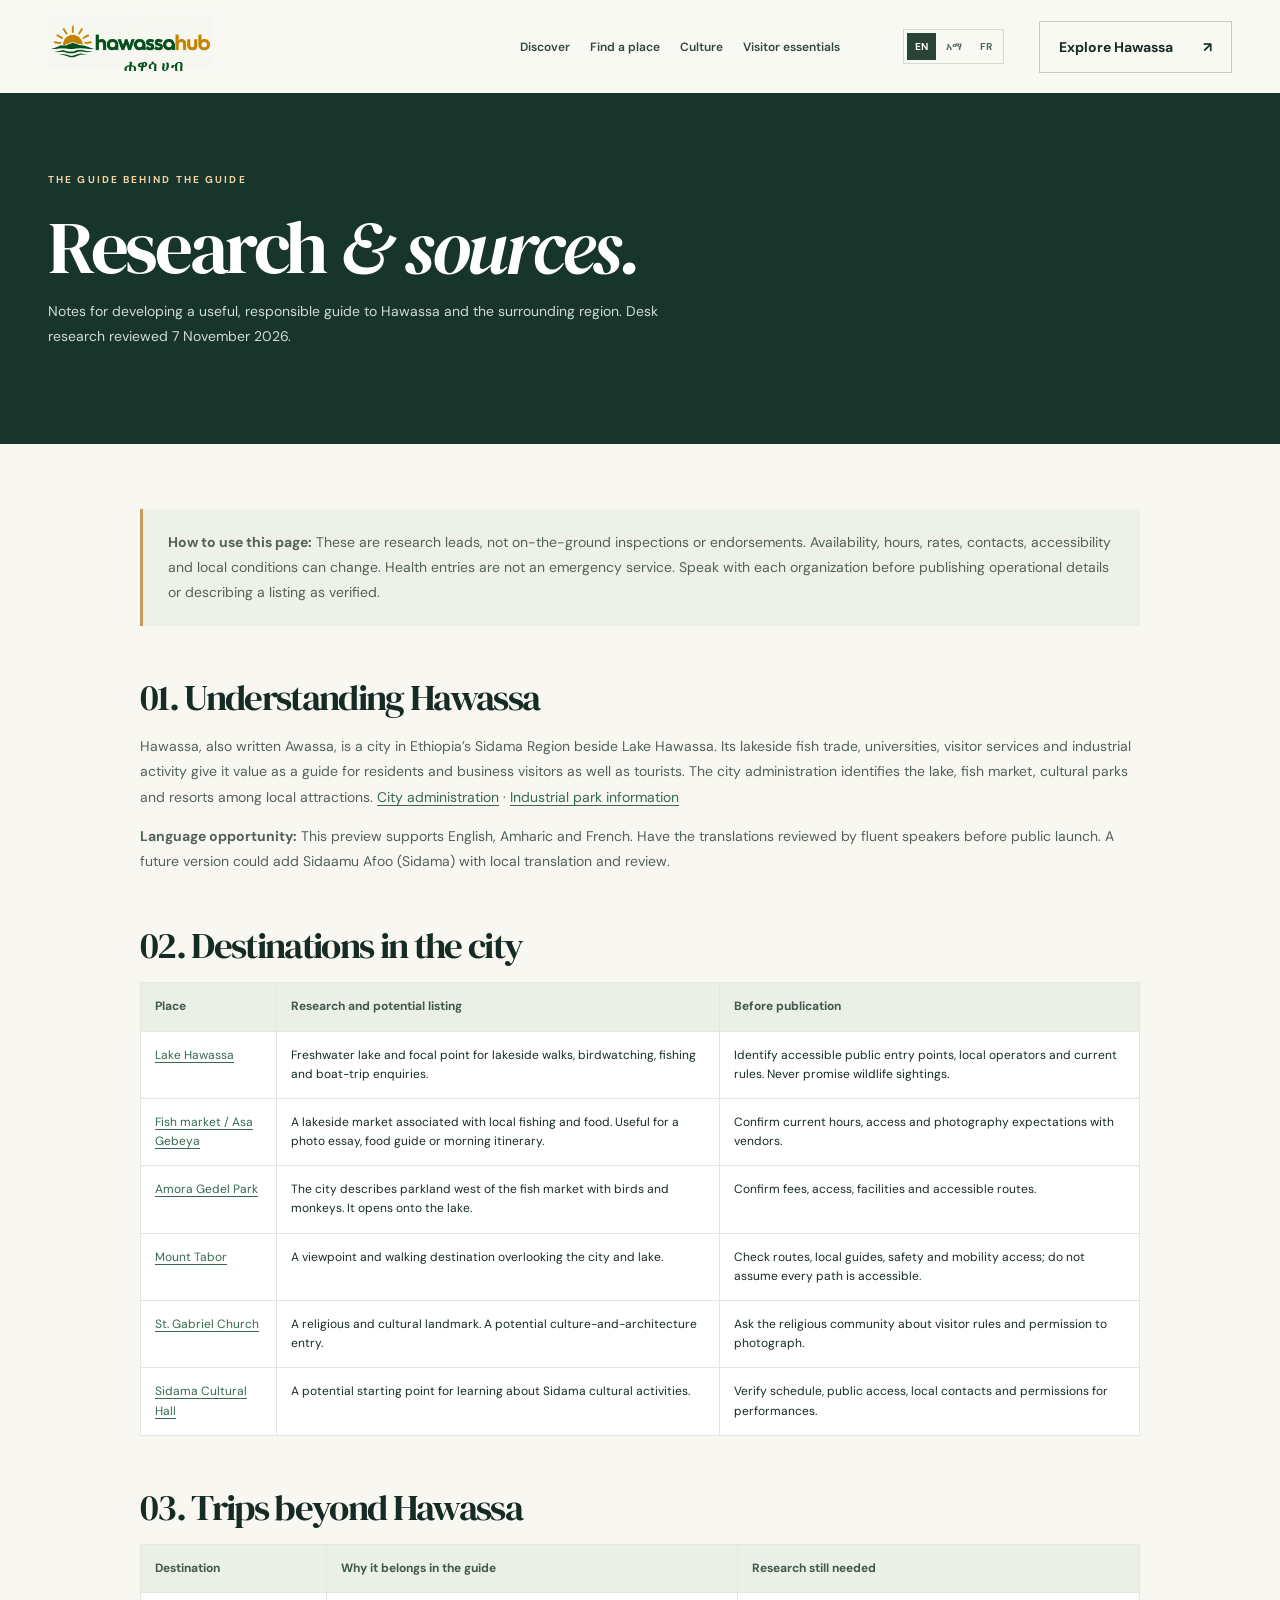
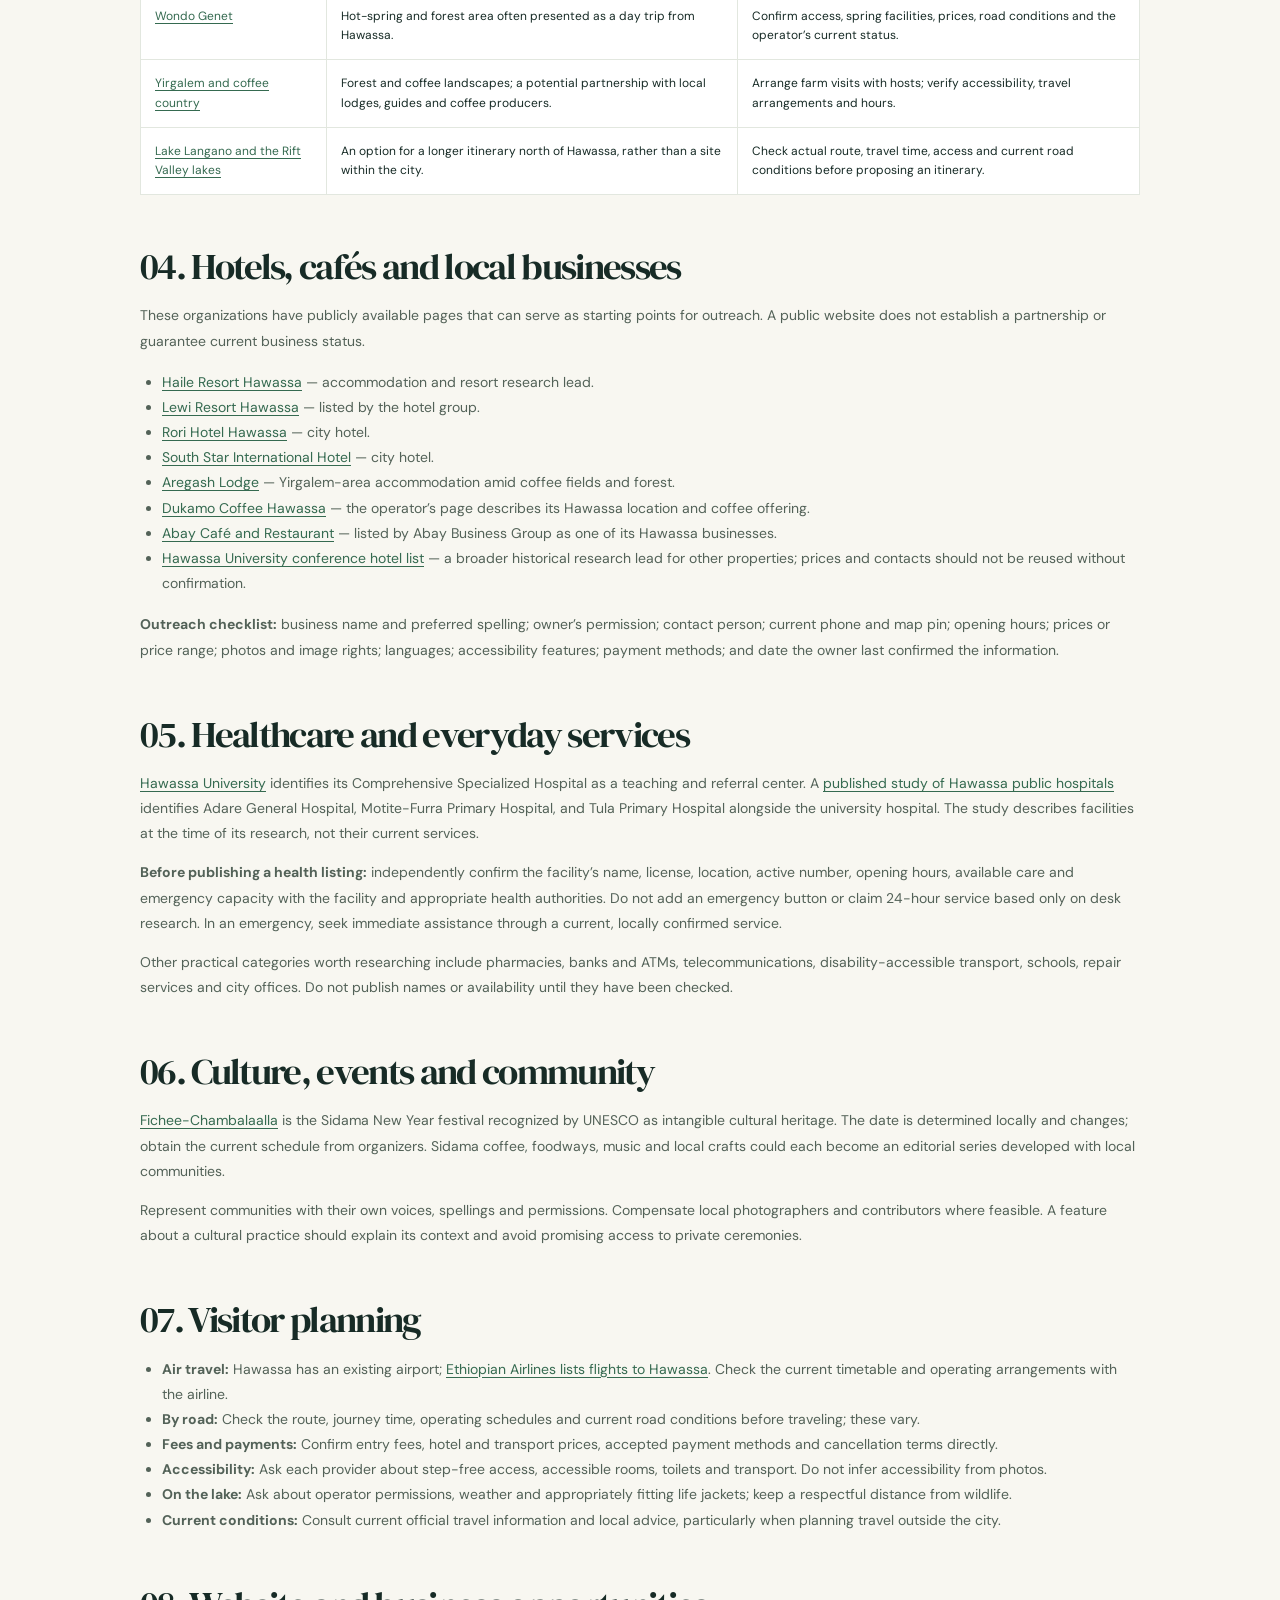
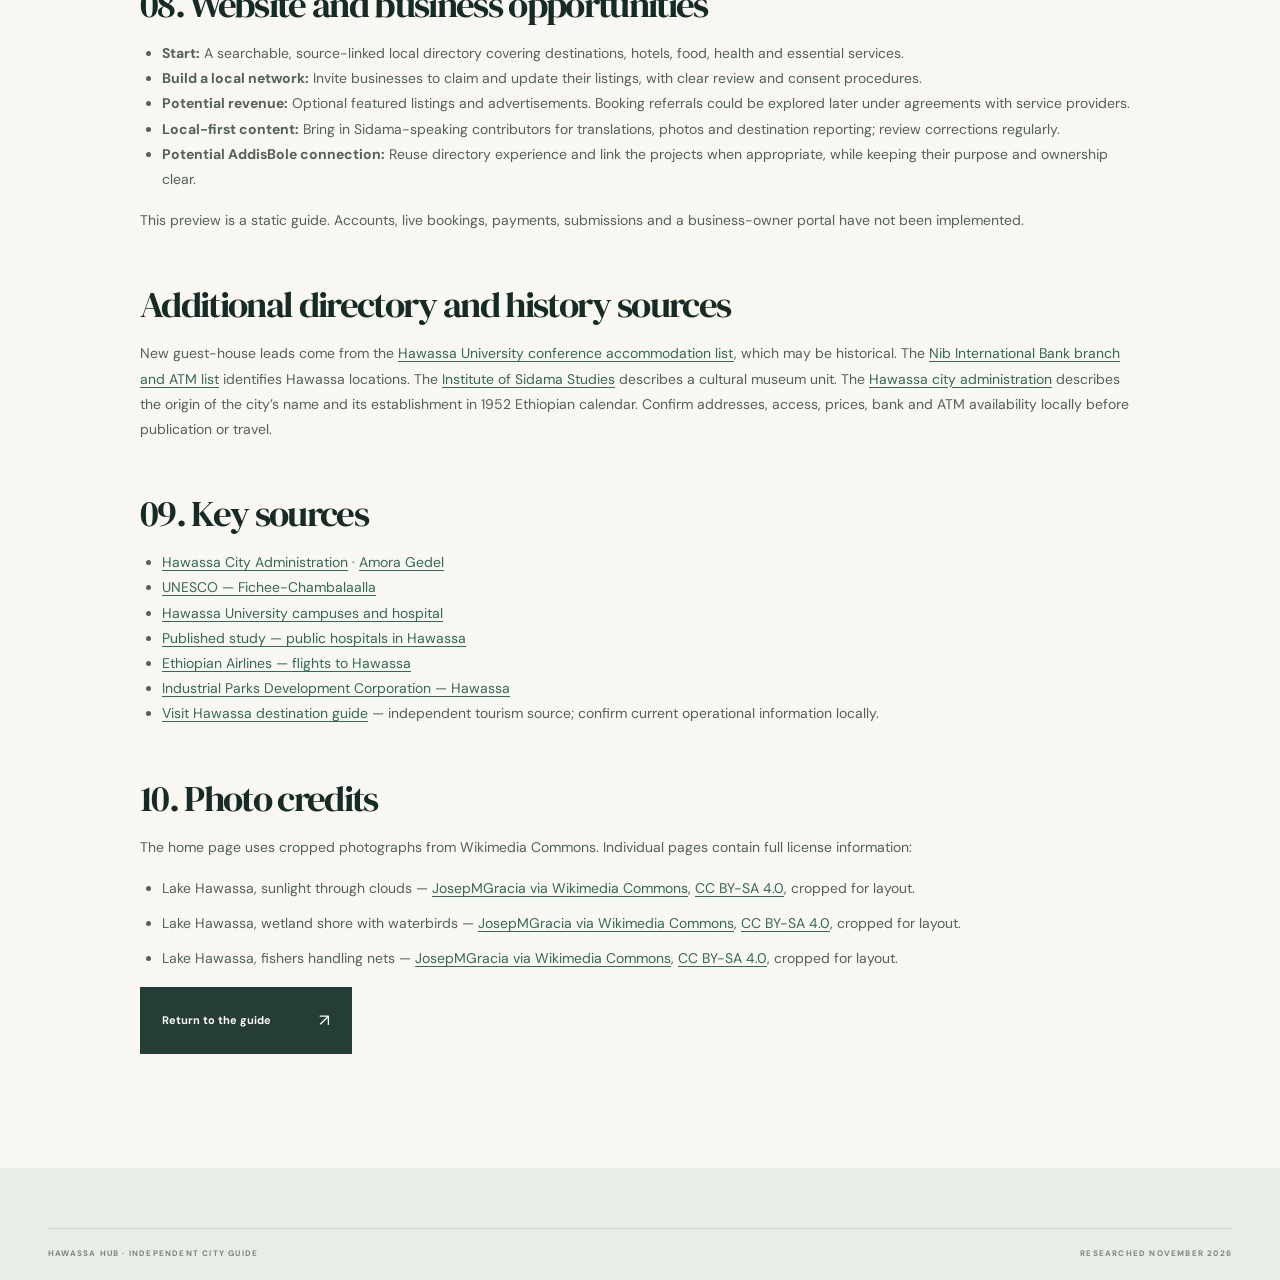
==== commit 4a2c5207: "Add files via upload" ====
--- a/research.html
+++ b/research.html
@@ -1,5 +1,5 @@
 <!doctype html><html lang="en"><head><meta charset="utf-8"><meta name="viewport" content="width=device-width, initial-scale=1"><meta name="description" content="Research notes and source links for a Hawassa city guide."><title>Research &amp; sources — Hawassa Hub</title><link rel="preconnect" href="https://fonts.googleapis.com"><link rel="preconnect" href="https://fonts.gstatic.com" crossorigin><link href="https://fonts.googleapis.com/css2?family=DM+Sans:wght@400;500;600;700&family=DM+Serif+Display:ital@0;1&family=Noto+Sans+Ethiopic:wght@400;600;700&display=swap" rel="stylesheet"><link rel="stylesheet" href="styles.css"></head><body data-page="research"><a class="skip" href="#research" data-i18n="skipResearch">Skip to research</a>
-<header class="header"><a class="brand" href="index.html"><span class="brand-mark"><span></span></span><span>hawassa<span class="brand-hub">hub</span><small data-i18n="brandTag">A CITY BY THE WATER</small></span></a><nav class="desktop-nav" aria-label="Main navigation" data-i18n-aria="ariaMainNav"><a href="index.html#discover" data-i18n="navDiscover">Discover</a><a href="index.html#directory" data-i18n="navDirectory">Find a place</a><a href="index.html#culture" data-i18n="navCulture">Culture</a><a href="index.html#essentials" data-i18n="navEssentials">Visitor essentials</a></nav><div class="language-switch" role="group" aria-label="Language / ቋንቋ / Langue"><button type="button" data-language="en" aria-pressed="true">EN</button><button type="button" data-language="am" aria-pressed="false">አማ</button><button type="button" data-language="fr" aria-pressed="false">FR</button></div><a class="header-button" href="index.html#directory"><span data-i18n="exploreHawassa">Explore Hawassa</span> <span>↗</span></a><a class="menu-toggle" style="text-align:center;line-height:42px;font-size:18px" href="index.html" aria-label="Return to home">←</a></header>
+<header class="header"><a class="brand" href="index.html"><span class="brand-lockup"><img class="brand-logo" src="hawassahub-logo.png" width="2172" height="724" alt="Hawassa Hub"><span class="brand-amharic" lang="am">ሐዋሳ ሀብ</span></span></a><nav class="desktop-nav" aria-label="Main navigation" data-i18n-aria="ariaMainNav"><a href="index.html#discover" data-i18n="navDiscover">Discover</a><a href="index.html#directory" data-i18n="navDirectory">Find a place</a><a href="index.html#culture" data-i18n="navCulture">Culture</a><a href="index.html#essentials" data-i18n="navEssentials">Visitor essentials</a></nav><div class="language-switch" role="group" aria-label="Language / ቋንቋ / Langue"><button type="button" data-language="en" aria-pressed="true">EN</button><button type="button" data-language="am" aria-pressed="false">አማ</button><button type="button" data-language="fr" aria-pressed="false">FR</button></div><a class="header-button" href="index.html#directory"><span data-i18n="exploreHawassa">Explore Hawassa</span> <span>↗</span></a><a class="menu-toggle" style="text-align:center;line-height:42px;font-size:18px" href="index.html" aria-label="Return to home">←</a></header>
 <main id="research"><section class="research-hero"><div class="wrap"><p class="eyebrow light" data-i18n="researchHeroEyebrow">THE GUIDE BEHIND THE GUIDE</p><h1 data-i18n-html="researchHeroTitle">Research <em>&amp; sources.</em></h1><p data-i18n="researchHeroBody">Notes for developing a useful, responsible guide to Hawassa and the surrounding region. Desk research reviewed 7 November 2026.</p></div></section>
 <article class="wrap research-main" data-lang-block="en" lang="en">
 <div class="notice"><p><strong>How to use this page:</strong> These are research leads, not on-the-ground inspections or endorsements. Availability, hours, rates, contacts, accessibility and local conditions can change. Health entries are not an emergency service. Speak with each organization before publishing operational details or describing a listing as verified.</p></div>
--- a/styles.css
+++ b/styles.css
@@ -4,3 +4,9 @@
 .language-switch{display:inline-flex;align-items:center;gap:2px;border:1px solid #d2ddd2;padding:3px;flex-shrink:0}.language-switch button{border:0;background:transparent;color:#536a5c;font-size:10px;font-weight:700;padding:7px 8px;cursor:pointer}.language-switch button[aria-pressed="true"]{background:#294436;color:white}.language-switch button:focus-visible{outline:2px solid #b2823e;outline-offset:1px}[lang="am"]{line-height:1.12}[lang="am"] h1,[lang="am"] h2,[lang="am"] .feature-content strong,[lang="am"] .place-card h3{font-family:'Noto Sans Ethiopic',sans-serif;letter-spacing:0;line-height:1.25}[lang="am"] .hero h1{font-size:clamp(45px,6vw,78px)}[lang="am"] .research-main h2{font-family:'Noto Sans Ethiopic',sans-serif;font-size:29px}[hidden]{display:none!important}@media(max-width:900px){.header .language-switch{margin-left:auto}.header{gap:10px}.language-switch button{padding:7px 6px}.menu-toggle{flex-shrink:0}}@media(max-width:420px){.brand{font-size:19px}.brand-mark{width:29px;height:29px}.language-switch button{font-size:9px;padding:7px 5px}[lang="am"] .hero h1{font-size:44px}}
 /* Business, local discovery and community sections */
 .sponsor-strip{background:#f0e8d8;border-bottom:1px solid #e2d4bc;padding:26px 0}.sponsor-layout{display:grid;grid-template-columns:1.25fr 1fr;gap:50px;align-items:center}.sponsor-copy .eyebrow{margin-bottom:8px}.sponsor-copy h2{font-family:var(--serif);font-size:25px;letter-spacing:-.02em;line-height:1.15}.sponsor-copy p:not(.eyebrow){font-size:12px;color:#667267;margin:8px 0 12px;line-height:1.55}.sponsor-actions{display:flex;gap:16px;flex-wrap:wrap}.sponsor-contact{font-size:11px;font-weight:700;color:#1e513e;border-bottom:1px solid #8ea792;padding-bottom:3px}.sponsor-space{display:grid;grid-template-columns:minmax(130px,1fr) minmax(150px,.8fr);gap:18px;background:#fffaf1;padding:17px 20px;border:1px solid #dfd2bb}.sponsor-space>div+div{border-left:1px solid #e3dbc9;padding-left:18px}.sponsor-badge,.event-date{font-size:9px;font-weight:700;letter-spacing:1.2px;color:#a77d40;text-transform:uppercase}.sponsor-space p{font-family:var(--serif);font-size:16px;line-height:1.3;margin:8px 0;color:#23392e}.sponsor-entry{padding-bottom:7px}.sponsor-entry+.sponsor-entry{border-top:1px solid #e6decf;padding-top:8px}.sponsor-entry a{font-size:13px;color:#244c38;font-weight:700}.sponsor-entry a:hover{text-decoration:underline}.view-metric>span{display:block;color:#627469;font-size:10px;font-weight:700}.view-metric strong{font-size:23px;font-family:var(--serif);font-weight:400;line-height:1.4}.view-metric small{display:block;color:#78867b;font-size:10px}.view-metric details{font-size:10px;color:#61736a;line-height:1.5;margin-top:4px}.view-metric details p{font:inherit;color:inherit}.view-metric summary{cursor:pointer;text-decoration:underline}.view-metric details a{text-decoration:underline}.interest-bar{background:#fff;border-bottom:1px solid #e1e6df}.interest-inner{display:flex;align-items:center;gap:24px}.interest-title{font-size:9px;color:#8c9c90;font-weight:700;letter-spacing:1.3px;white-space:nowrap}.interest-links{display:flex;gap:28px;overflow-x:auto;white-space:nowrap;scrollbar-width:thin}.interest-links a{padding:20px 0;font-size:10px;font-weight:700;text-transform:uppercase;letter-spacing:.35px;color:#50665a;border-bottom:2px solid transparent}.interest-links a:hover,.interest-links a.active{border-color:#b18446;color:#1d4934}.events-section{padding:105px 0;background:#f7f0e5}.events-section h2,.history-section h2{font-size:clamp(40px,4vw,58px)}.events-section .muted{line-height:1.7;max-width:700px}.event-grid{display:grid;grid-template-columns:repeat(auto-fit,minmax(245px,1fr));gap:14px;margin-top:38px}.owner-events{display:contents}.event-card{min-height:238px;padding:28px;background:white;border:1px solid #e9e3d7;display:flex;flex-direction:column;align-items:flex-start}.event-card h3{font-family:var(--serif);font-size:26px;font-weight:400;line-height:1.2;margin:20px 0 10px}.event-card p{font-size:12px;line-height:1.7;color:#69776d;margin:0 0 24px}.event-card .text-link{margin-top:auto}.event-feature{background:#2b493a;color:white;border-color:#2b493a}.event-feature p{color:#dce8df}.event-feature .text-link{border-color:#9eb6a7}.event-invite{background:#e8e3d6}.history-section{padding:100px 0;background:#fcfbf6}.history-layout{display:grid;grid-template-columns:1fr 1fr;gap:13%;align-items:center}.history-copy p{font-size:14px;color:#657068;line-height:1.85}.place-address{font-size:11px!important;color:#435b4d!important;margin:8px 0!important}.place-address strong{font-weight:700}.map-link{display:inline-flex;margin-top:9px;font-size:10px;font-weight:700;color:#426b53;text-decoration:underline;text-underline-offset:3px}.place-card .note{margin-top:auto}.desktop-nav{gap:20px}@media(max-width:1150px){.desktop-nav,.header-button{display:none}.header .language-switch{margin-left:auto}.menu-toggle{display:flex;width:44px;height:44px;border:1px solid #cbd7cb;background:none;flex-direction:column;justify-content:center;gap:6px;align-items:center}.menu-toggle span{width:20px;height:1px;background:var(--ink)}.mobile-nav:not([hidden]){display:flex;position:absolute;top:93px;z-index:20;left:0;right:0;background:#f9f9f4;flex-direction:column;padding:15px 24px 25px;box-shadow:0 10px 16px #1c30251c}.mobile-nav a{padding:11px 0;font-size:13px;font-weight:600}}@media(max-width:900px){.mobile-nav:not([hidden]){top:75px}.sponsor-layout{grid-template-columns:1fr;gap:15px}.sponsor-strip{padding:20px 0}.sponsor-space{padding:13px 16px}.interest-inner{display:block}.interest-title{display:block;padding-top:14px}.interest-links a{padding:13px 0}.history-layout{gap:6%}}@media(max-width:600px){.sponsor-layout{gap:12px}.sponsor-copy h2{font-size:22px}.sponsor-space{grid-template-columns:1fr 1fr;gap:12px}.events-section,.history-section{padding:76px 0}.history-layout{grid-template-columns:1fr;gap:20px}.event-grid{grid-template-columns:1fr}.interest-links{gap:22px}.view-metric strong{font-size:20px}}
+
+/* Hawassa Hub lake-and-sun logo */
+.brand-logo{display:block;width:205px;max-width:100%;height:auto;mix-blend-mode:multiply}.brand{flex-shrink:0}@media(min-width:1151px) and (max-width:1350px){.header .brand-logo{width:165px}}@media(max-width:600px){.header .brand-logo{width:clamp(120px,38vw,180px)}}
+
+/* Bilingual brand lockup, visible in every language */
+.brand-lockup{display:inline-flex;flex-direction:column;align-items:stretch;line-height:1}.brand-amharic{width:72%;margin:-13px 0 3px 28%;text-align:center;font-family:"Noto Sans Ethiopic",sans-serif;font-size:15px;font-weight:700;line-height:1.35;letter-spacing:.015em;color:#07511f}@media(max-width:600px){.header .brand-amharic{font-size:12px;margin-top:-9px}}
